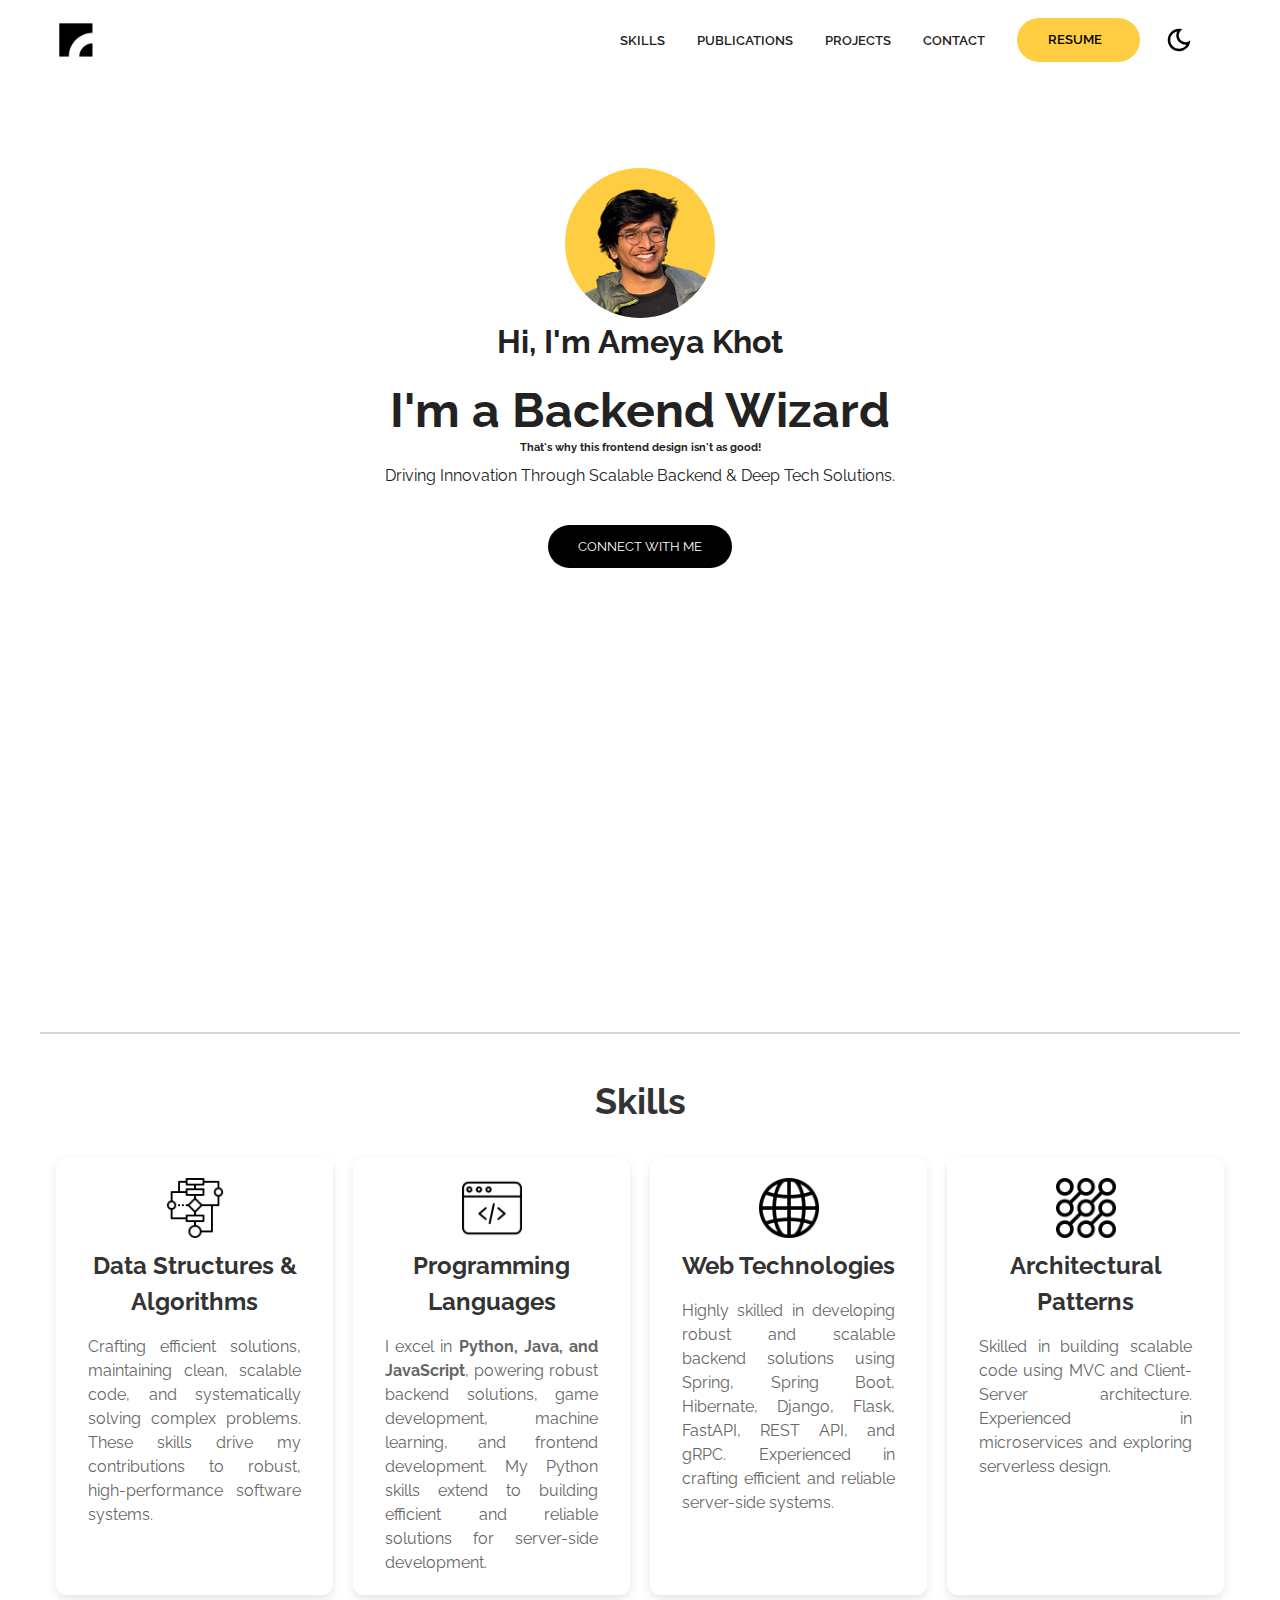
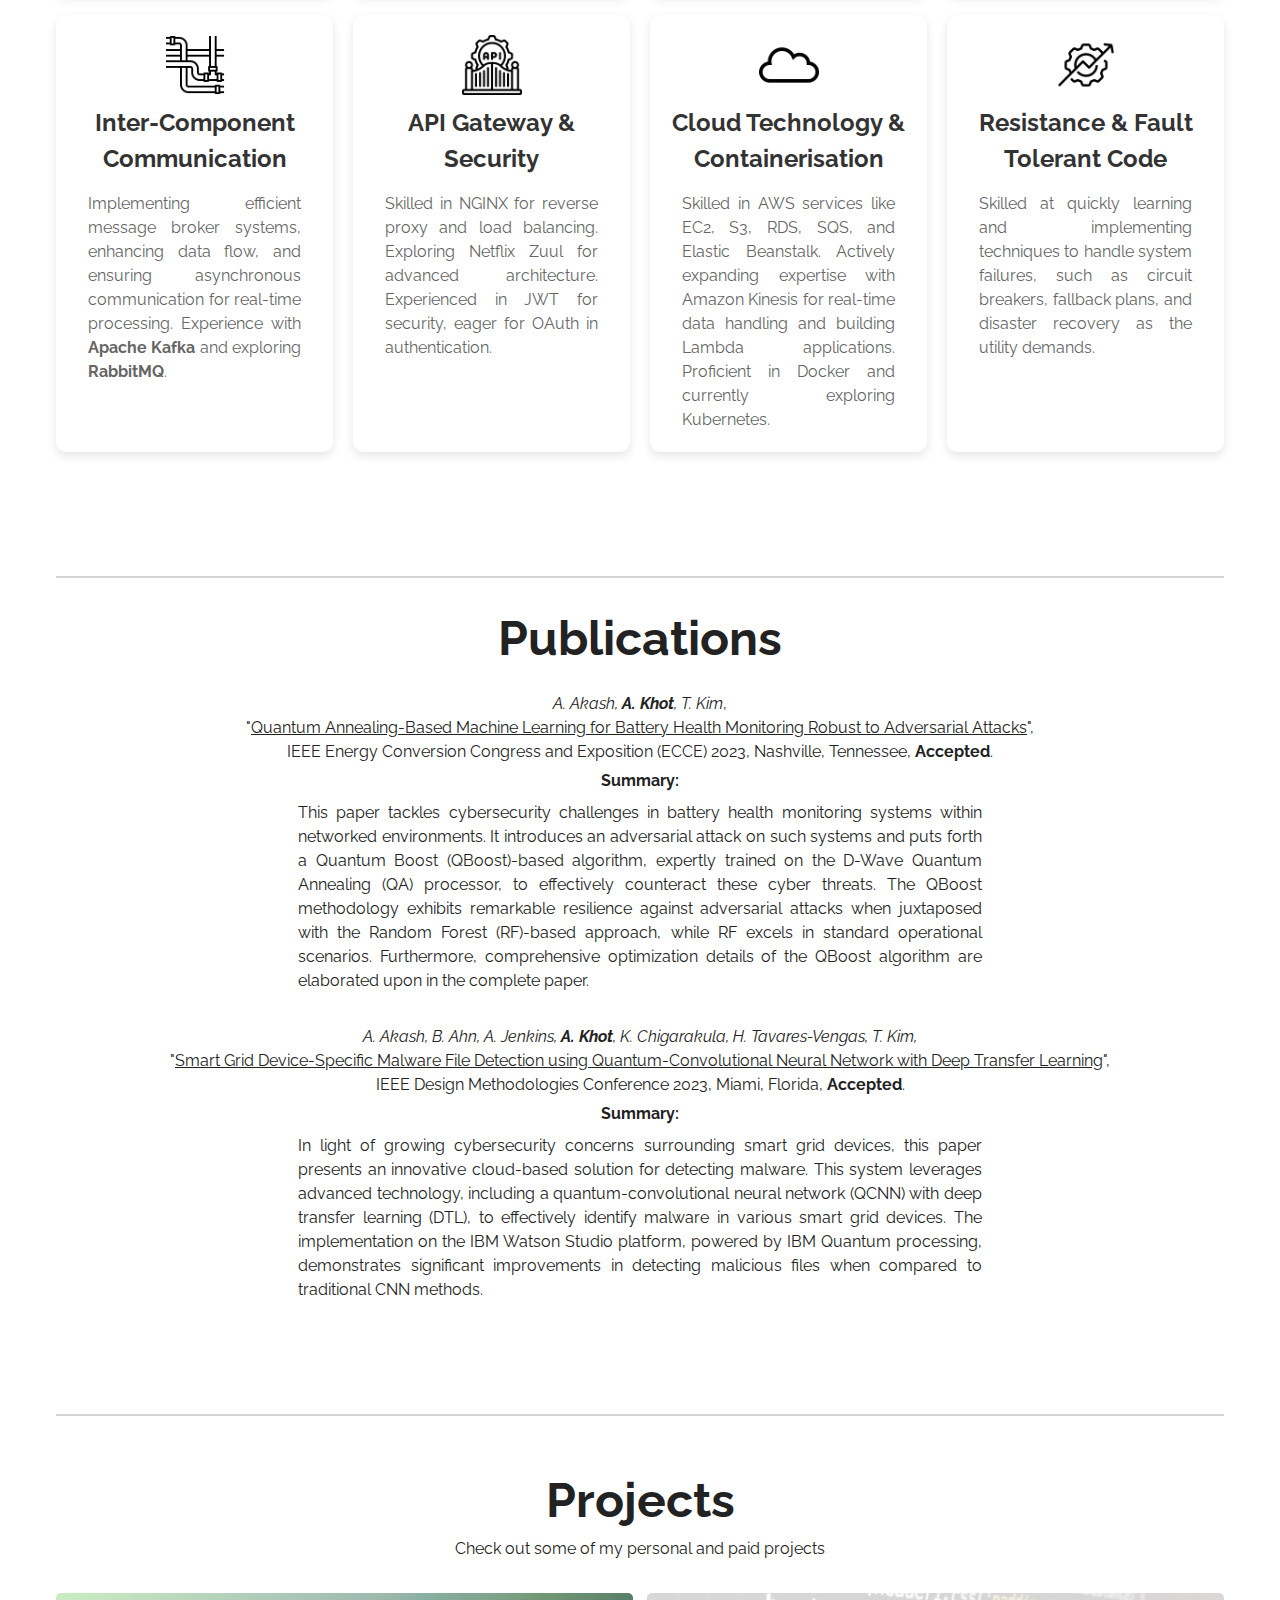
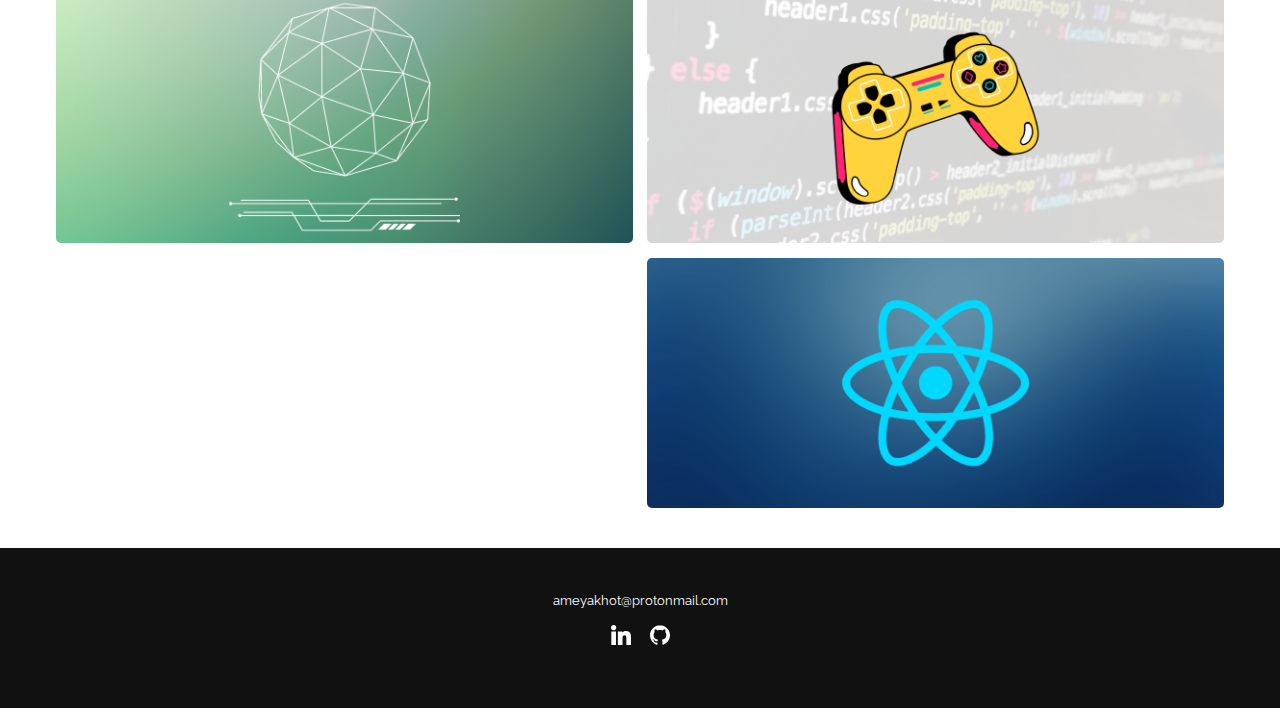
==== src/index.html @ ab9e337c "skill section add, about me removed, dark mode applied everywhere, mobile compatibility added." ====
this frontendDOCTYPE html>
<html lang="en">
  <head>
    <meta charset="UTF-8" />
    <meta http-equiv="X-UA-Compatible" content="IE=edge" />
    <meta name="viewport" content="width=device-width, initial-scale=1.0" />
    <!-- Primary Meta Tags -->
    <title>Ameya Khot</title>
    <meta name="title" content="Portfolio Website" />

    <!-- Link -->
    <link
      rel="apple-touch-icon"
      sizes="180x180"
      href="assets/favicon/apple-touch-icon.png"
    />
    <link
      rel="icon"
      type="image/png"
      sizes="16x16"
      href="/assets/favicon/favicon-16x16.png"
    />
    <link
      rel="icon"
      type="image/png"
      sizes="32x32"
      href="assets/favicon/favicon-32x32.png"
    />
    <link
      rel="icon"
      type="image/png"
      sizes="192x192"
      href="assets/favicon/android-chrome-192x192.png"
    />
    <link
      rel="icon"
      type="image/png"
      sizes="512x512"
      href="assets/favicon/android-chrome-512x512.png"
    />
    <link rel="icon" type="image/x-icon" href="assets/favicon/favicon.ico" />
    <link rel="manifest" href="assets/favicon/site.webmanifest" />
    <link
      rel="stylesheet"
      href="https://use.fontawesome.com/releases/v5.15.4/css/all.css"
      integrity="sha384-DyZ88mC6Up2uqS4h/KRgHuoeGwBcD4Ng9SiP4dIRy0EXTlnuz47vAwmeGwVChigm"
      crossorigin="anonymous"
    />
    <link rel="stylesheet" href="css/style.css" />
    <link rel="stylesheet" href="css/utilities.css" />
    <link rel="stylesheet" href="css/skills-styles.css" />
  </head>
  <body>
    <header id="hero">
        <!-- Navbar -->
        <nav class="navbar">
          <div class="container">
          <!-- Logo -->
          <h1 id="logo">
            <a href="#" 
              ><img src="./assets/logo.png" alt="Your Logo"
            /></a>
          </h1>
          <!-- Navbar links -->
          <ul class="nav-menu">
            <li><a class="nav-link" href="#skills">SKILLS</a></li>
            <li><a class="nav-link" href="#publications">PUBLICATIONS</a></li>
            <li><a class="nav-link" href="#projects">PROJECTS</a></li>
            <li><a class="nav-link" target="_blank" href="./contact.html">CONTACT</a></li>
            <li>
              <a
                class="nav-link btn btn-primary"
                href="./assets/ameyakhot.pdf"
                target="_blank"
                >RESUME <i class="fas fa-arrow-right"></i
              ></a>
            </li>

            <!-- Toggle switch -->
            <div class="theme-switch">
              <input type="checkbox" id="switch" />
              <label class="toggle-icons" for="switch">
                <img class="moon" src="assets/moon.svg" />
                <img class="sun" src="assets/sun.svg" />
              </label>
            </div>

            <!-- Hamburger menu -->
          </ul>
          <div class="hamburger">
            <span class="bar"></span>
            <span class="bar"></span>
            <span class="bar"></span>
          </div>
        </div>
      </nav>
      <section class="header-container">
            <img
              class="profile-image"
              src="assets/ameyakhot_profile_no_bg.png"
              alt=""
            />
            <h1>Hi, I'm Ameya Khot</h1>
  
            <div class="content-text">
              <h2>I'm a Backend Wizard</h2>
              <h6>That's why this frontend design isn't as good!</h6>
              <p>
                Driving Innovation Through Scalable Backend & Deep Tech Solutions.
              </p>
            </div>
            <a
              href="./contact.html"
              class="btn btn-secondary"
              target="_blank"
              >Connect With Me</a
            >
      </section>
    </header>
    
    <!-- skills section -->
      <section id="skills" class="skills-section container">
        <div class="new-division"></div>
        <div class="container">
          <h2 class="section-title">Skills</h2>
          <div class="skills-grid">

            <!-- DSA Card -->
            <div class="skill-card">
              <div class="skill-icon" >
                <img src="./assets/skills-icons/algorithm.png" style="width:60px; height: 60px;"/>
              </div>
              <h3 class="skill-title">Data Structures & Algorithms</h3>
              <div class="skill-description" style="text-align: justify; margin: 0 5%;">
                Crafting efficient solutions, maintaining clean, scalable code, and systematically solving complex problems. 
                These skills drive my contributions to robust, high-performance software systems.
              </div>
            </div>

            <!-- Programming Languages -->
            <div class="skill-card">
              <div class="skill-icon">
                <img src="./assets/skills-icons/pl.png" style="width:60px; height: 60px;"/>
              </div>
              <h3 class="skill-title">Programming Languages</h3>
              <div class="skill-description" style="text-align: justify; margin: 0 5%;">
                I excel in <strong>Python, Java, and JavaScript</strong>, powering robust backend solutions, game development, machine learning, and frontend development. 
                My Python skills extend to building efficient and reliable solutions for server-side development.
              </div>
            </div>

             <!-- Programming Languages -->
             <div class="skill-card">
              <div class="skill-icon">
                <img src="./assets/skills-icons/web.png" style="width:60px; height: 60px;"/>
              </div>
              <h3 class="skill-title">Web Technologies</h3>
              <div class="skill-description" style="text-align: justify; margin: 0 5%;">
                Highly skilled in developing robust and scalable backend solutions using Spring, Spring Boot, Hibernate, Django, Flask, FastAPI, REST API, and gRPC. 
                Experienced in crafting efficient and reliable server-side systems.
              </div>
            </div>

              <!-- Architectural Patterns -->
              <div class="skill-card">
                <div class="skill-icon" >
                  <img src="./assets/skills-icons/patterns.png" style="width:60px; height: 60px;"/>
                </div>
                <h3 class="skill-title">Architectural Patterns</h3>
                <div class="skill-description" style="text-align: justify; margin: 0 5%;">
                  Skilled in building scalable code using MVC and Client-Server architecture. Experienced in microservices and exploring serverless design.
                </div>
              </div>
  
              <!-- Communication between components -->
              <div class="skill-card">
                <div class="skill-icon">
                  <img src="./assets/skills-icons/pipeline.png" style="width:60px; height: 60px;"/>
                </div>
                <h3 class="skill-title">Inter-Component Communication</h3>
                <div class="skill-description" style="text-align: justify; margin: 0 5%;">
                  Implementing efficient message broker systems, enhancing data flow, and ensuring asynchronous communication for real-time processing. Experience with <strong>Apache Kafka</strong> and exploring <strong>RabbitMQ</strong>. 
                </div>
              </div>
  
                <!-- API Gateway -->
                <div class="skill-card">
                <div class="skill-icon">
                  <img src="./assets/skills-icons/gateway.png" style="width:60px; height: 60px;"/>
                </div>
                <h3 class="skill-title">API Gateway & Security</h3>
                <div class="skill-description" style="text-align: justify; margin: 0 5%;">
                  Skilled in NGINX for reverse proxy and load balancing. Exploring Netflix Zuul for advanced architecture. Experienced in JWT for security, eager for OAuth in authentication.
                </div>
              </div>

              <!-- Security -->
              <div class="skill-card">
                <div class="skill-icon">
                  <img src="./assets/skills-icons/cloud.png" style="width:60px; height: 60px;"/>
                </div>
                <h3 class="skill-title">Cloud Technology & Containerisation</h3>
                <div class="skill-description" style="text-align: justify; margin: 0 5%;">
                  Skilled in AWS services like EC2, S3, RDS, SQS, and Elastic Beanstalk. Actively expanding expertise with Amazon Kinesis for real-time data handling and building Lambda applications. Proficient in Docker and currently exploring Kubernetes.
                </div>
              </div>

              <!-- API Gateway -->
              <div class="skill-card">
                <div class="skill-icon">
                  <img src="./assets/skills-icons/performace.png" style="width:60px; height: 60px;"/>
                </div>
                <h3 class="skill-title">Resistance & Fault Tolerant Code</h3>
                <div class="skill-description" style="text-align: justify; margin: 0 5%;">
                  Skilled at quickly learning and implementing techniques to handle system failures, such as circuit breakers, fallback plans, and disaster recovery as the utility demands.
                </div>
              </div>
          </div>
        </div>
      </section>
      

      <!-- Publications -->
      <section id="publications" class="about-container container">
        <div class="new-division"></div>
        <div class="content-text">
          <h2>Publications</h2>
          <br/>
          <ul>
            <li>
              <i>A. Akash, <strong>A. Khot</strong>, T. Kim</i>, 
              <br/>
              "<u>Quantum Annealing-Based Machine Learning for Battery Health Monitoring Robust to Adversarial Attacks</u>", 
              <br/>
              IEEE Energy Conversion Congress and Exposition (ECCE) 2023, Nashville, Tennessee, <strong>Accepted</strong>.
              <section class="paper-summary">
                <h4 style="margin-top: 5px; ">Summary:</h4>
                <p style="text-align: justify;">
                  This paper tackles cybersecurity challenges in battery health monitoring systems within networked environments. It introduces an adversarial attack on such systems and puts forth a Quantum Boost (QBoost)-based algorithm, expertly trained on the D-Wave Quantum Annealing (QA) processor, to effectively counteract these cyber threats. The QBoost methodology exhibits remarkable resilience against adversarial attacks when juxtaposed with the Random Forest (RF)-based approach, while RF excels in standard operational scenarios. Furthermore, comprehensive optimization details of the QBoost algorithm are elaborated upon in the complete paper.
                </p>
              </section>
            </li>
          
            <br />
          
            <li>
              <i>A. Akash, B. Ahn, A. Jenkins, <strong>A. Khot</strong>, K. Chigarakula, H. Tavares-Vengas, T. Kim,</i> 
              <br/>"<u>Smart Grid Device-Specific Malware File Detection using Quantum-Convolutional Neural Network with Deep Transfer Learning</u>", 
              <br/>IEEE Design Methodologies Conference 2023, Miami, Florida, <strong>Accepted</strong>.
              <section class="paper-summary">
                <h4 style="margin-top: 5px; ">Summary:</h4>
                <p style="text-align: justify;">
                  In light of growing cybersecurity concerns surrounding smart grid devices, this paper presents an innovative cloud-based solution for detecting malware. This system leverages advanced technology, including a quantum-convolutional neural network (QCNN) with deep transfer learning (DTL), to effectively identify malware in various smart grid devices. The implementation on the IBM Watson Studio platform, powered by IBM Quantum processing, demonstrates significant improvements in detecting malicious files when compared to traditional CNN methods.
                </p>
              </section>
            </li>
          </ul>
          
        </div>
      </section>
      

    <!-- Projects -->
    <section id="projects" class="project-container container">
      <div class="new-division"></div>
      <div class="content-text">
        <h2>Projects</h2>
        <p>Check out some of my personal and paid projects</p>
      </div>

    <!-- Popup container initially hidden -->
      <div id="popup" style="display: none;"></div>

      <article class="project">
        <!-- Project 1 ML/DS-->
        <div href="" class="card" id="mlds-card" onclick="openPopup('Data Science, Machine Learning & Deep Learning', 'Discover a diverse world of data science and machine learning all in one place! From predicting bulldozer prices to advanced classification using CNNs, ANNs, and GANs, this folder offers hands-on experience in data-driven decision-making. Dive in now!', 'https://github.com/ameyakhot/DataScience-MachineLearning')">
          <div class="project-info">
            <div class="project-bio">
              <h3>Data Science, Machine Learning & Deep Learning</h3>
              <p>CNN, ANN, GANs, Data Science experiments</p>
            </div>
            <div class="project-link">
              <a href="https://github.com/ameyakhot/DataScience-MachineLearning" target="_blank"><i class="fab fa-github"></i></a>
            </div>
          </div>
        </div>
        
        <div href="" class="card" onclick="openPopup('Game Development', 'Embark on game development with this dynamic folder! From a thrilling 2D game in PyGame to other engaging projects, it\'s your gateway to game creation. Ideal for all skill levels, these projects offer a chance to boost your skills. Start your PyGame journey today!', 'https://github.com/ameyakhot/Space-Invaders-2D-Game')">
          <div class="project-info">
            <div class="project-bio">
              <h3>Game Development</h3>
              <p>PyGame</p>
            </div>
            <div class="project-link">
              <a href="https://github.com/ameyakhot/Space-Invaders-2D-Game" target="_blank"><i class="fab fa-github"></i></a>
            </div>
          </div>
        </div>
        
        <div href="" class="card" onclick="openPopup('Full Stack Applications', 'Discover a world of full-stack wizardry! Dive into projects spanning Python, Java, Node.js, React, and the robust databases MongoDB and PostgreSQL. These projects are a treasure trove for full-stack enthusiasts, offering hands-on experience with a rich stack of technologies. Unleash your full-stack potential today!', 'https://github.com/ameyakhot/full-stack')">
          <div class="project-info">
            <div class="project-bio">
              <h3>Full Stack Applications</h3>
              <p>Python, Java, Node.js, React, MongoDB, PostgresQL</p>
            </div>
            <div class="project-link">
              <a href="https://github.com/ameyakhot/full-stack" target="_blank"><i class="fab fa-github"></i></a>
            </div>
          </div>
        </div>
        
        <div href="" class="card" onclick="openPopup('React Projects', 'Step into React-land with these fun and quirky projects. Join me on my lighthearted journey as I tinker with React and learn along the way. Expect a few chuckles and code quirks!', 'https://github.com/ameyakhot/react-trials')">
          <div class="project-info">
            <div class="project-bio">
              <h3>React Projects</h3>
              <p>Javascipt Frontend Trials</p>
            </div>
            <div class="project-link">
              <a href="https://github.com/ameyakhot/react-trials" target="_blank"><i class="fab fa-github"></i></a>
            </div>
          </div>
        </div>
      </article>

      

      <!-- see more button -->
      <!-- <a href="#" class="btn btn-secondary"
        target="_blank" >See More <i class="fas fa-arrow-right"></i
      ></a> -->
    </section>

    <!-- Footer -->
    <footer id="footer">
      <div class="container">
        <div class="mail-container">  
          <a href="mailto:ameyakhot@protonmail.com">ameyakhot@protonmail.com</a>
        </div>
        <!-- Social links -->
        <div class="social">
          <a href="https://www.linkedin.com/in/ameyakhot/" target="_blank">
            <img src="./assets/linkedin-icon.svg" alt="Linkedin"/>
          </a>
          <a href="https://github.com/ameyakhot" target="_blank"><img src="./assets/github-icon.svg" alt="GitHub" /></a>
        </div>

        <!-- Attribution -->
        <div class="attribution">
          <a
            href="https://github.com/CommunityPro/portfolio-html"
            target="_blank"
            rel="noopener noreferrer"
          >
          </a>
        </div>
        <!-- <p>Copyright &copy; Communitypro <span id="datee"></span>, All rights reserved</p> -->
      </div>
    </footer>
    <script src="js/script.js"></script>
  </body>
</html>
---- src/css/style.css ----
/* This is the required project styling. Will contain essential CSS styles like:
   * Flex property
   * Grid layout
   * Cards and sections
*/

@import url(https://fonts.googleapis.com/css?family=Raleway:100,200,300,regular,500,600,700,800,900,100italic,200italic,300italic,italic,500italic,600italic,700italic,800italic,900italic);

/* variables */
:root {
  /* Colors */
  --primary-color: #ffcd42;
  --secondary-color: #ffd35c;
  --bg-primary: #ffffff;
  --text-color: #222222;
  --text-color-two: #ffffff;
  --bg-secondary: #000000;
  --card-background: #f4f4f4;
  --bg-secondary-two: #111111;

  --shadow: 0 10px 40px rgba(0, 0, 0, 0.2);

  /* Font Weight */
  --weight-small: 400;
  --weight-semibold: 600;
  --weight-bold: 800;

  /* Max width */
  --width-small: 600px;
  --width-medium: 1100px;
  --width-large: 1300px;
}

[data-theme="dark"] {
  --primary-color: #ffcd42;
  --secondary-color: #ffd35c;
  --bg-primary: #000000;
  --text-color: #ffffff;
  --text-color-two: #222222;
  --bg-secondary: #ffffff;
  --card-background: #111111;
  --bg-secondary-two: #f4f4f4;
  --shadow: 0 2px 10px rgba(95, 95, 95, 0.2);
}

html {
  font-size: 100%;
  scroll-behavior: smooth;
}

/* Reset default styling */
* {
  margin: 0;
  padding: 0;
  box-sizing: border-box;
}

ul {
  list-style: none;
}

a {
  text-decoration: none;
  color: var(--text-color);
}

/* Main styling */
body {
  background: var(--bg-primary);
  color: var(--text-color);
  font-family: "Raleway", sans-serif;
  line-height: 1.5;
}

/* Navbar */
.navbar {
  position: fixed;
  top: 0;
  left: 0;
  right: 0;
  z-index: 20;
  background: var(--bg-primary);
}

.navbar .container {
  display: flex;
  align-items: center;
  justify-content: space-between;
  z-index: 20;
  height: 80px;
  width: 100%;
}

.navbar .nav-menu {
  display: flex;
  align-items: center;
  background: var(--bg-primary);
}

.navbar .nav-link {
  margin: 0 1rem;
  font-size: 0.8rem;
  font-weight: var(--weight-semibold);
}

.navbar #logo img {
  display: block;
  width: 40px;
}

.navbar .btn {
  margin-right: 1.5rem;
}

.fas.fa-arrow-right {
  margin-left: 0.5rem;
  font-size: 0.9rem;
}

/* hamburger */
.hamburger {
  margin-bottom: 0.1rem;
  display: none;
}

.bar {
  display: block;
  width: 23px;
  height: 3px;
  margin: 4px auto;
  transition: all 0.3s ease-in-out;
  border-radius: 30px;
  background-color: var(--bg-secondary);
}

/* Hero section */
#hero {
  display: flex;
  flex-direction: column;
  height: 100%;
}

.profile-image {
  background-color: #ffcd42;
  width: 150px;
  border-radius: 50%;
  animation: bounce 1s infinite alternate;
}

@keyframes bounce {
  from {
    transform: translateY(0px);
  }

  to {
    transform: translateY(-10px);
  }
}

.division {
  width: 100%;
  height: 0.1px;
  background-color: var(--card-background);
  margin: 5.5rem 0;
}

.new-division {
  width: 100%;
  height: 2px; /* Adjust the height for the desired separator thickness */
  background-color: lightgray; /* Use the desired light gray color */
  margin: 3rem 0 2rem 0; /* Top margin 5.5rem, Bottom margin 1rem, No left or right margin */
}


/* Projects */
#projects {
  display: flex;
  flex-direction: column;
  margin: 1rem auto 2rem;
}

#projects .btn {
  align-self: center;
  margin: 2rem 0;
}

.project {
  display: grid;
  grid-template-columns: repeat(2, 1fr);
  grid-auto-rows: minmax(250px, auto);
  grid-gap: 0.9rem;
}


.card .project-bio p {
  font-size: 0.83rem;
}

.card .project-bio h3 {
  font-size: 0.9rem;
}

.project-info {
  display: flex;
  justify-content: space-between;
  opacity: 0;
  position: relative;
  transition: 0.5s ease-in-out;
}

.project-bio {
  display: flex;
  flex-direction: column;
  justify-content: flex-end;
  position: relative;
  top: 160px;
  left: 10px;
}

/* Footer */
#footer {
  background: #111111;
}

#footer .container {
  display: flex;
  flex-direction: column;
  align-items: center;
  justify-content: center;
  color: #ffffff;
  min-height: 160px;
  text-align: center;
}

#footer a {
  font-size: 0.8rem;
  color: #fff;
}

#footer a:hover {
  opacity: 0.6;
}

#footer .social {
  margin: 0.9rem 0;
}

#footer .social img {
  width: 20px;
  height: 20px;
}

#footer .social a {
  margin: 0 0.5rem;
}

#footer p {
  font-size: 0.8rem;
}

/* Responsiveness */

@media (max-width: 1000px) {
  .project {
    display: grid;
    grid-template-columns: repeat(2, 1fr);
  }
}

@media (max-width: 768px) {
}

@media (max-width: 670px) {
  .navbar .nav-menu {
    position: fixed;
    right: -100vw;
    top: 4.5rem;
    flex-direction: column;
    width: calc(80% - 10px);
    transition: 0.3s;
    box-shadow: var(--shadow);
    padding: 2rem;
    border-radius: 5px;
    align-items: flex-start;
  }

  .navbar .btn {
    margin: 0;
    margin-top: 1rem;
  }

  .nav-menu.active {
    right: 20px;
  }

  .nav-menu .nav-link {
    font-size: 0.9rem;
    margin: 0 0.2rem;
  }

  .nav-menu li {
    margin-bottom: 0.5rem;
    width: 100%;
  }

  .nav-menu .btn {
    width: 100%;
    text-align: center;
    margin-top: 0.5rem;
  }

  .hamburger {
    display: block;
    cursor: pointer;
    padding: 0.2rem 0.4rem;
  }

  .hamburger.active {
    border: 1px dotted gray;
  }

  .hamburger.active .bar:nth-child(2) {
    opacity: 0;
  }

  .hamburger.active .bar:nth-child(1) {
    transform: translateY(6px) rotate(45deg);
  }

  .hamburger.active .bar:nth-child(3) {
    transform: translateY(-8px) rotate(-45deg);
  }
}



@media (max-width: 600px) {
  .project {
    display: grid;
    grid-template-columns: 1fr;
  }

  .header-container .btn {
    border-radius: 5px;
    width: 80%;
  }
}

/* About me section */

.about-me-container {
  text-align: justify; /* Justify the text */
  max-width: 800px; /* Set a maximum width for better readability */
  margin: 0 auto; /* Center the container horizontally */
  padding: 20px; /* Add some padding for spacing */
}

/* Style for individual paragraphs */
.about-me-container p {
  margin-bottom: 15px; /* Add spacing between paragraphs */
}

/* Popup card trials */
/* Style for the semi-transparent background */


/* Style for the card container */
.popup-card {
  background-color: #fff;
  max-width: 400px; /* Adjust the width as per your preference */
  border-radius: 10px;
  box-shadow: 0px 0px 10px rgba(0, 0, 0, 0.2);
  padding: 20px;
  text-align: center;
  margin: 20px; /* Add margin to create space around the card */
}

/* Style for the card title */
.popup-card h2 {
  font-size: 24px;
  color: #333;
  margin-bottom: 10px;
}

/* Style for the card description */
.popup-card p {
  font-size: 16px;
  color: #666;
  margin-bottom: 20px;
}

/* Style for the GitHub link */
.popup-card a {
  display: inline-block;
  text-decoration: none;
  background-color: #007bff;
  color: #fff;
  padding: 10px 20px;
  border-radius: 5px;
  font-weight: bold;
  transition: background-color 0.3s ease;
}

.popup-card a:hover {
  background-color: #0056b3;
}

/* Style for the closing icon */
.popup-close-icon {
  position: absolute;
  top: 10px;
  right: 10px;
  font-size: 24px;
  color: #333;
  cursor: pointer;
}

.popup-blur {
  position: fixed;
  top: 0;
  left: 0;
  width: 100%;
  height: 100%;
  background-color: rgba(0, 0, 0, 0.3); /* Semi-transparent black background */
  backdrop-filter: blur(5px); 
  z-index: 998; /* Ensure it's below the popup */
  pointer-events: auto; /* Allow clicking on the background */
}



/* Additional styles for responsiveness on small screens */
@media (max-width: 768px) {
  .popup-card {
    max-width: 95%;
  }

  .card {
    max-width: 90%; /* Adjusted size for mobile screens */
    margin: 20px auto; /* Center the card horizontally with top and bottom margin */
  }


  #project-summary {
    font-size: 12px !important; /* Change this to your desired font size */
  }
}
---- src/css/utilities.css ----
/* ?This is where reusable styling of this template will be. 
   !Will contain things like:
   * Button styling
   * Background color styling
   * padding and margin
*/

.container {
  max-width: var(--width-medium);
  margin: 0 auto;
  padding: 0.5rem 1rem;
}

h1::selection,
h2::selection {
  color: #111;
  background: var(--primary-color);
}

/* Buttons */
.btn {
  display: inline-block;
  padding: 0.75rem 1.9rem;
  border-radius: 30px;
  text-transform: uppercase;
  font-size: 0.82rem;
  transition: 0.3s;
}

.btn-primary {
  background: var(--primary-color);
  color: #000000;
}

.btn-secondary {
  margin: 5px 0;
  background-color: var(--bg-secondary);
  color: var(--bg-primary);
}

/* add hover to resume button */
.btn-primary:hover {
  background: var(--secondary-color);
}

/* Dark mode toggle */
#switch {
  display: none;
}

.toggle-icons {
  display: flex;
  justify-content: space-between;
  align-items: center;
  cursor: pointer;
}

.toggle-icons > img {
  transition: 0.6s cubic-bezier(0.23, 1, 0.32, 1);
  width: 30px;
}

.moon {
  transform: rotate(10deg);
}

#switch:checked + .toggle-icons .moon {
  transform: rotate(250deg);
}

#switch:checked + .toggle-icons .sun {
  transform: rotate(100deg);
}

/* Header Container */
.header-container {
  display: flex;
  flex-direction: column;
  align-items: center;
  justify-content: center;
  margin-top: 8rem;
  padding: 1rem;
}

.header-container > div {
  margin-top: 1rem;
}

.content-text {
  text-align: center;
  margin: 1.5rem 0;
}

.content-text h2 {
  font-size: 3rem;
  line-height: 1.2;
  transition: 0.2s ease-in-out;
}

.content-text p {
  padding: 0.5rem;
  margin: 0 auto;
  max-width: 700px;
}

/* Project cards */
.card {
  padding: 1rem;
  background: var(--card-background);
  color: #ffffff;
  border-radius: 5px;
  transition: 0.4s ease-in-out;
  cursor: pointer;
}

.card a {
  color: #ffffff;
  transition: 0.25s ease-in-out;
  font-size: 1.1rem;
  margin-right: 0.3rem;
}

.card a:hover {
  color: var(--primary-color);
}

.card:hover {
  box-shadow: inset 0 100px 1000px 10px rgba(0, 0, 0, 0.3);
}

.card:hover .project-info {
  opacity: 1;
}



.popup-card-summary {
  background-color: whitesmoke; 
  height: auto; 
  width: 400px; 
  position: relative; 
  border: 1px solid #ccc; 
  padding: 20px; 
  border-radius: 10px;
}

.github-button-popup {
  position: absolute; 
  top: 10px; 
  right: 10px; 
  background-color: 
  transparent; 
  border: none; 
  font-size: 18px; 
  cursor: pointer; 
}

[data-theme="dark"] .popup-card-summary {
  background-color: black ;
}

[data-theme="dark"] .popup-card-summary h3,
[data-theme="dark"] .popup-card-summary p
{
  color: white !important;
}

[data-theme="dark"] .popup-card-summary a {
  border: 0.5px solid white;
  background-color: white !important;
}

[data-theme="dark"] .popup-card-summary a i {
  filter: invert(1);
}




/* Project Images */

/* project 1 */
.card:nth-child(1) {
  background: url(../assets/project/project-one.png) center center/cover;
}

/* Project 2 */
.card:nth-child(2) {
  background: url(../assets/project/project-two.png) center center/cover;
}

/* Project 3 */
.card:nth-child(3) {
  background: url(../assets/project/project-three.png) center center/cover;
}

/* Project 4 */
.card:nth-child(4) {
  background: url(../assets/project/project-four.png) center center/cover;
}

/* Project 5 */
.card:nth-child(5) {
  background: url(../assets/project/project-five.png) center center/cover;
}

/* Project 6 */
.card:nth-child(6) {
  background: url(../assets/project/project-six.png) center center/cover;
}

/* Media Queries */
@media (max-width: 768px) {
  .header-container {
    margin-top: 7rem;
    text-align: center;
  }

  .content-text h2 {
    font-size: 2.5rem;
  }
}
---- src/css/skills-styles.css ----
/* Skills Section Styles */
.skills-section {
    background-color: white;
    padding: 60px 0;
    text-align: center;
}

[data-theme="dark"] .skills-section {
    background-color: black; /* Change background color for dark mode */
    color: #fff; /* Change text color for dark mode */
}

[data-theme="dark"] .skill-title, 
[data-theme="dark"] .section-title {
    color: white;
}

[data-theme="dark"] .skill-card {
    background-color: black;
    border: 0.5px solid white;
}

[data-theme="dark"] .skill-description {
    color: white;
}

[data-theme="dark"] .skill-icon {
    filter: invert(1);
}

.container {
    max-width: 1200px;
    margin: 0 auto;
}

.section-title {
    font-size: 36px;
    margin-bottom: 30px;
    color: #333;
}

.skills-grid {
    display: grid;
    grid-template-columns: repeat(auto-fit, minmax(250px, 1fr));
    gap: 20px;
    justify-content: space-between; /* Center items and distribute space */
}

.skill-card {
    background-color: #fff;
    border-radius: 10px;
    box-shadow: 0px 4px 10px rgba(0, 0, 0, 0.1);
    padding: 20px;
    text-align: center;
}

.skill-icon {
    font-size: 48px;
    color: #007bff; /* Icon color */
}

.skill-title {
    font-size: 24px;
    margin-top: 10px;
    margin-bottom: 15px;
    color: #333;
}

.skill-description {
    font-size: 16px;
    color: #666;
    text-align: justify; /* Justify the description text */
    margin: 0 5%; /* Add margins for better readability */
}
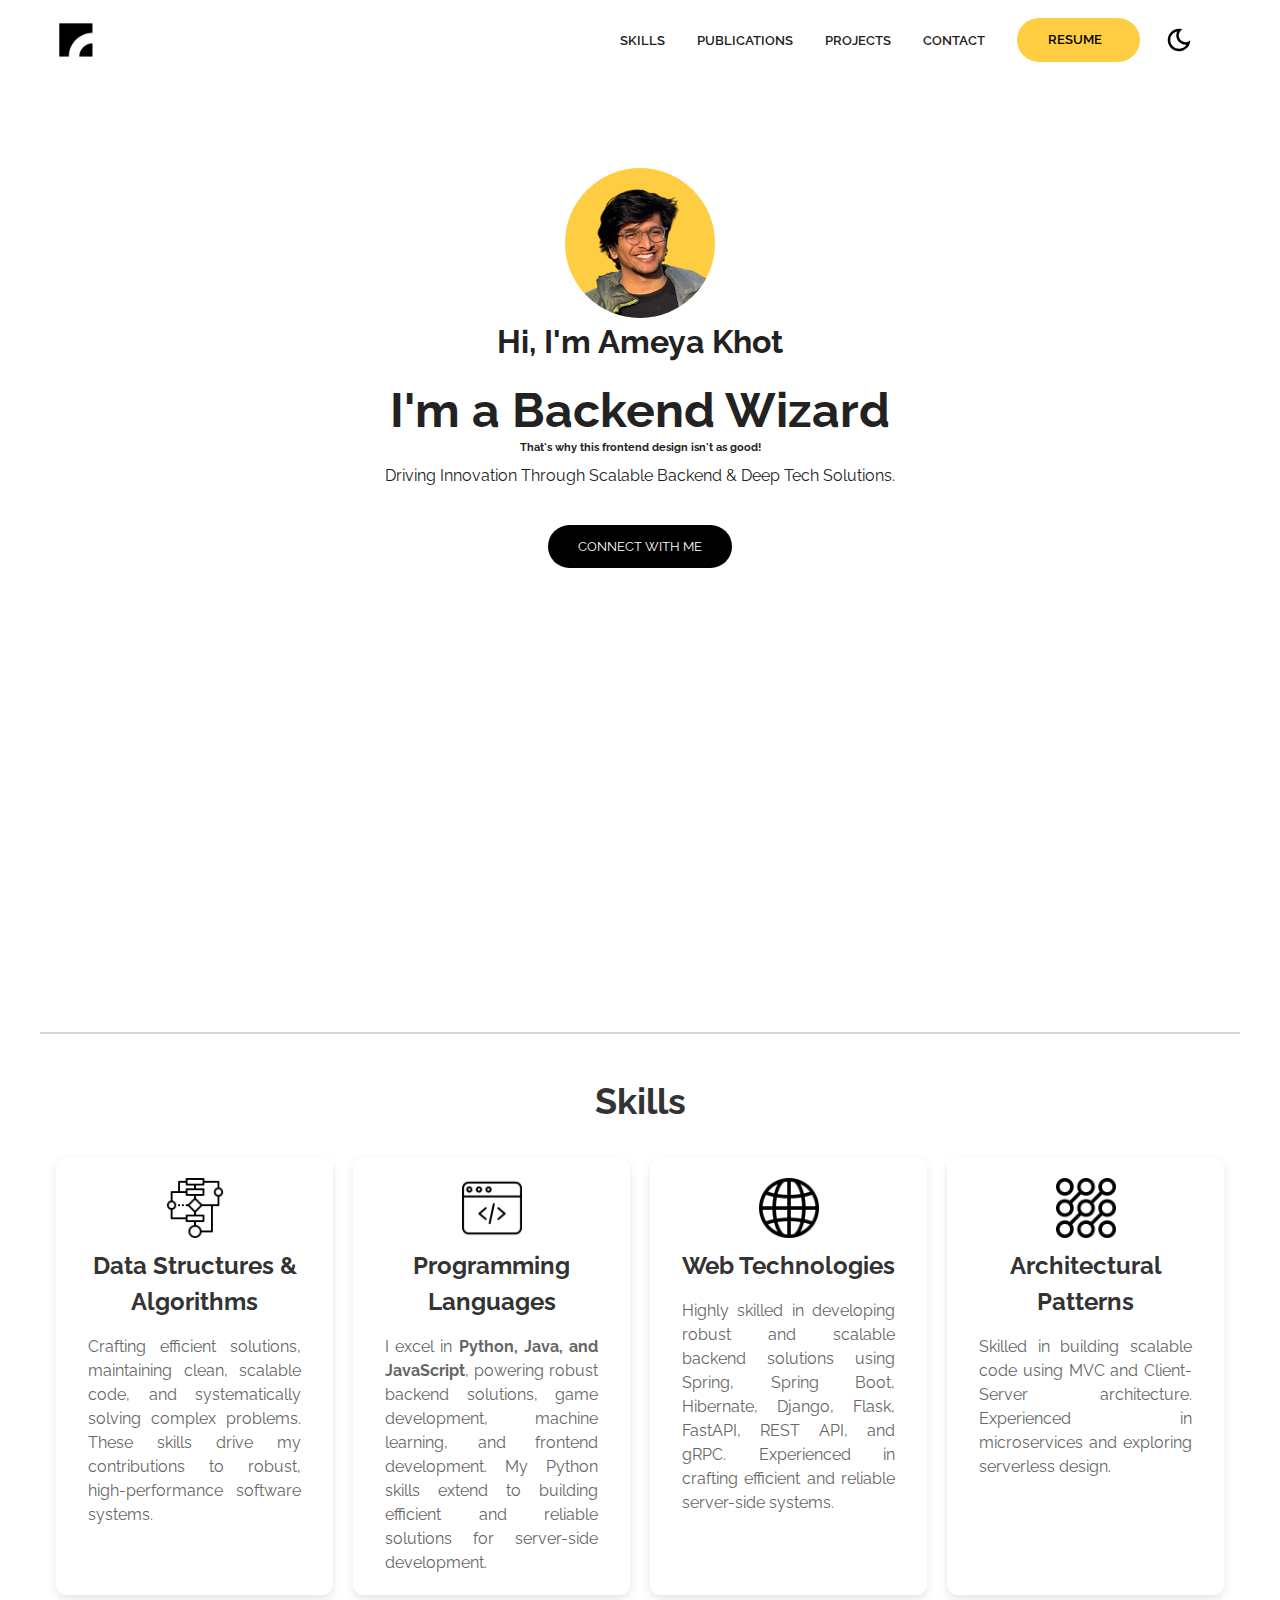
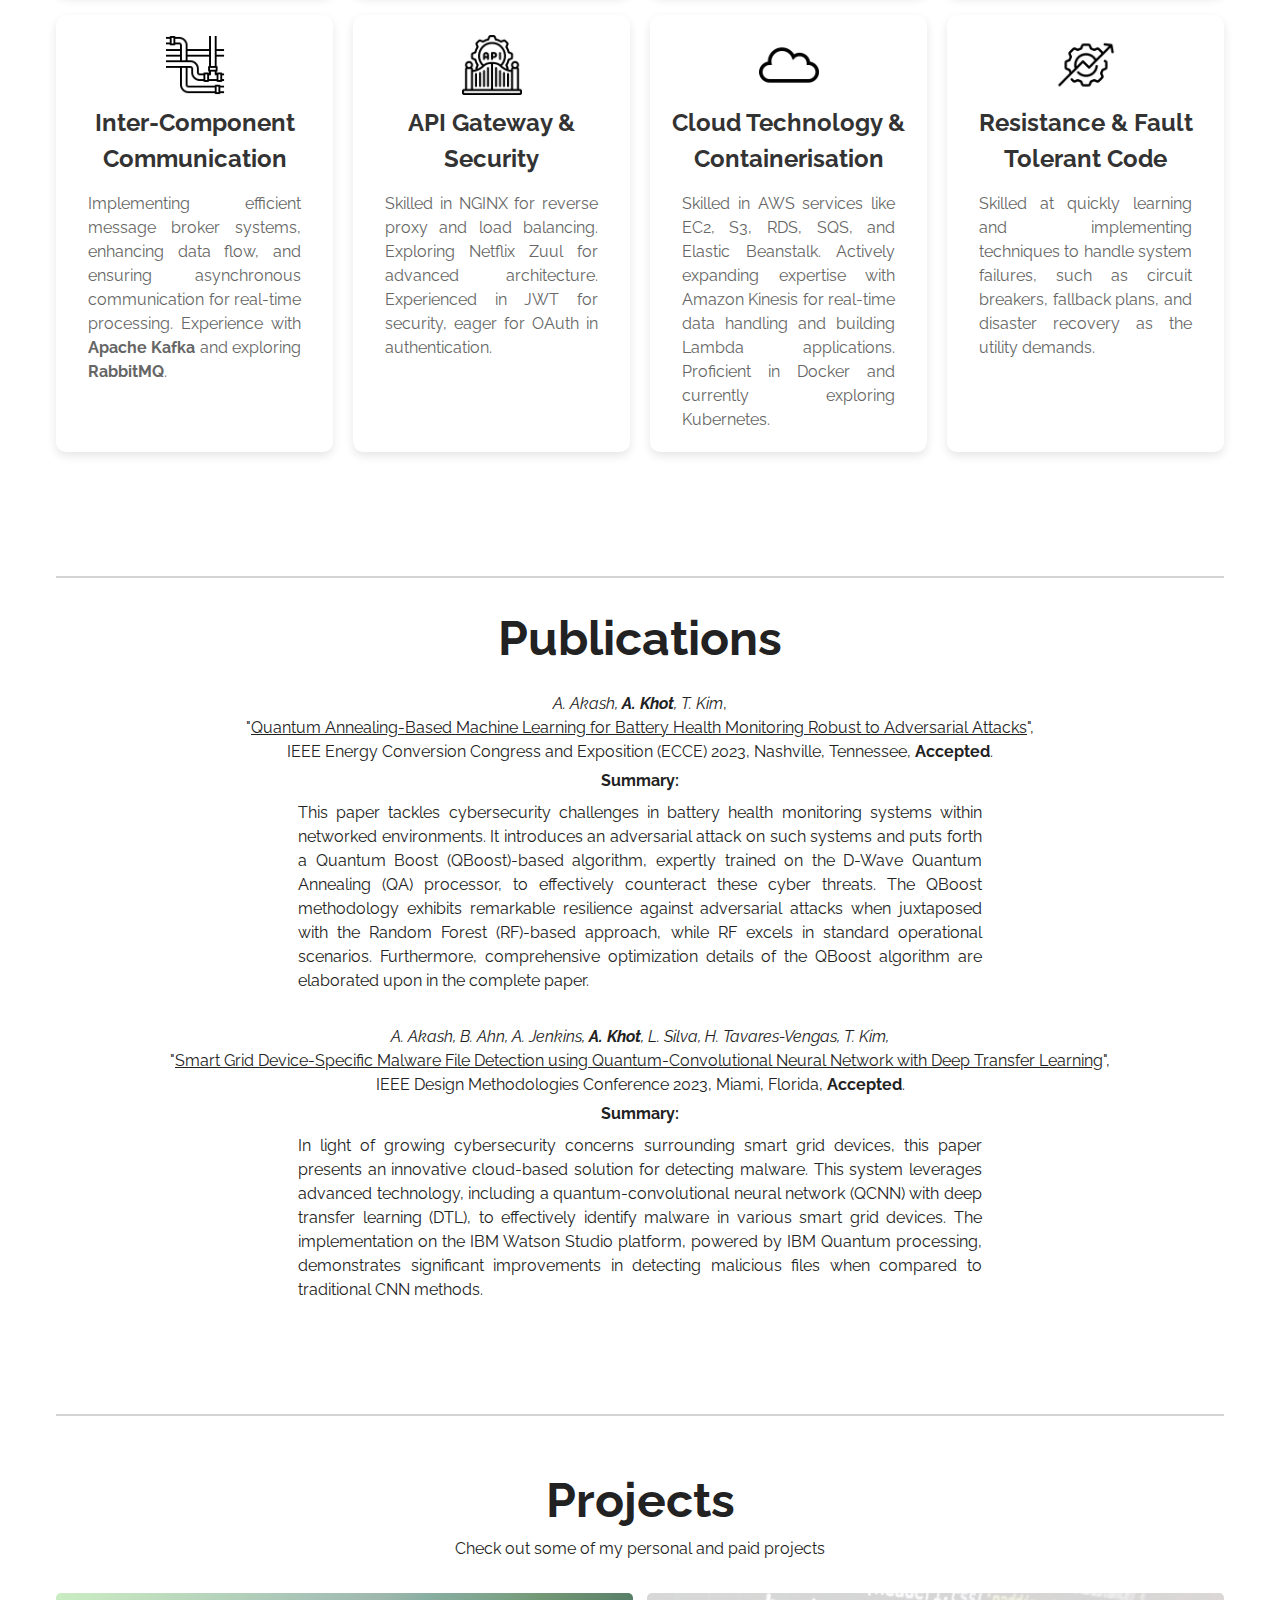
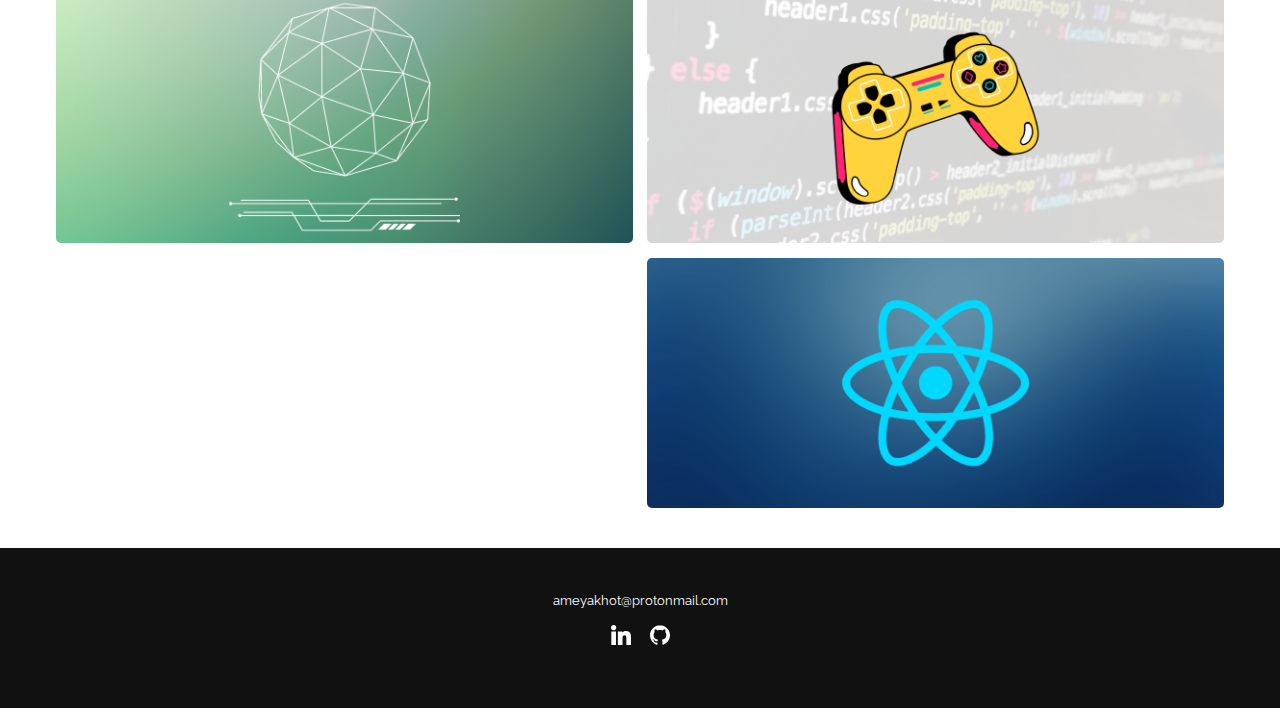
==== commit 0fa39a51: "popup fixed. Mobile compatible made." ====
--- a/src/index.html
+++ b/src/index.html
@@ -244,7 +244,7 @@
             <br />
           
             <li>
-              <i>A. Akash, B. Ahn, A. Jenkins, <strong>A. Khot</strong>, K. Chigarakula, H. Tavares-Vengas, T. Kim,</i> 
+              <i>A. Akash, B. Ahn, A. Jenkins, <strong>A. Khot</strong>, L. Silva, H. Tavares-Vengas, T. Kim,</i> 
               <br/>"<u>Smart Grid Device-Specific Malware File Detection using Quantum-Convolutional Neural Network with Deep Transfer Learning</u>", 
               <br/>IEEE Design Methodologies Conference 2023, Miami, Florida, <strong>Accepted</strong>.
               <section class="paper-summary">
--- a/src/css/utilities.css
+++ b/src/css/utilities.css
@@ -136,8 +136,8 @@
 
 .popup-card-summary {
   background-color: whitesmoke; 
-  height: auto; 
-  width: 400px; 
+  height: auto;  
+  width: 50vh;
   position: relative; 
   border: 1px solid #ccc; 
   padding: 20px; 
@@ -167,15 +167,7 @@
 
 [data-theme="dark"] .popup-card-summary a {
   border: 0.5px solid white;
-  background-color: white !important;
-}
-
-[data-theme="dark"] .popup-card-summary a i {
-  filter: invert(1);
-}
-
-
-
+}
 
 /* Project Images */
 
@@ -219,4 +211,8 @@
   .content-text h2 {
     font-size: 2.5rem;
   }
-}
+
+  .popup-card-summary {
+    width: 35vh;
+  }
+}
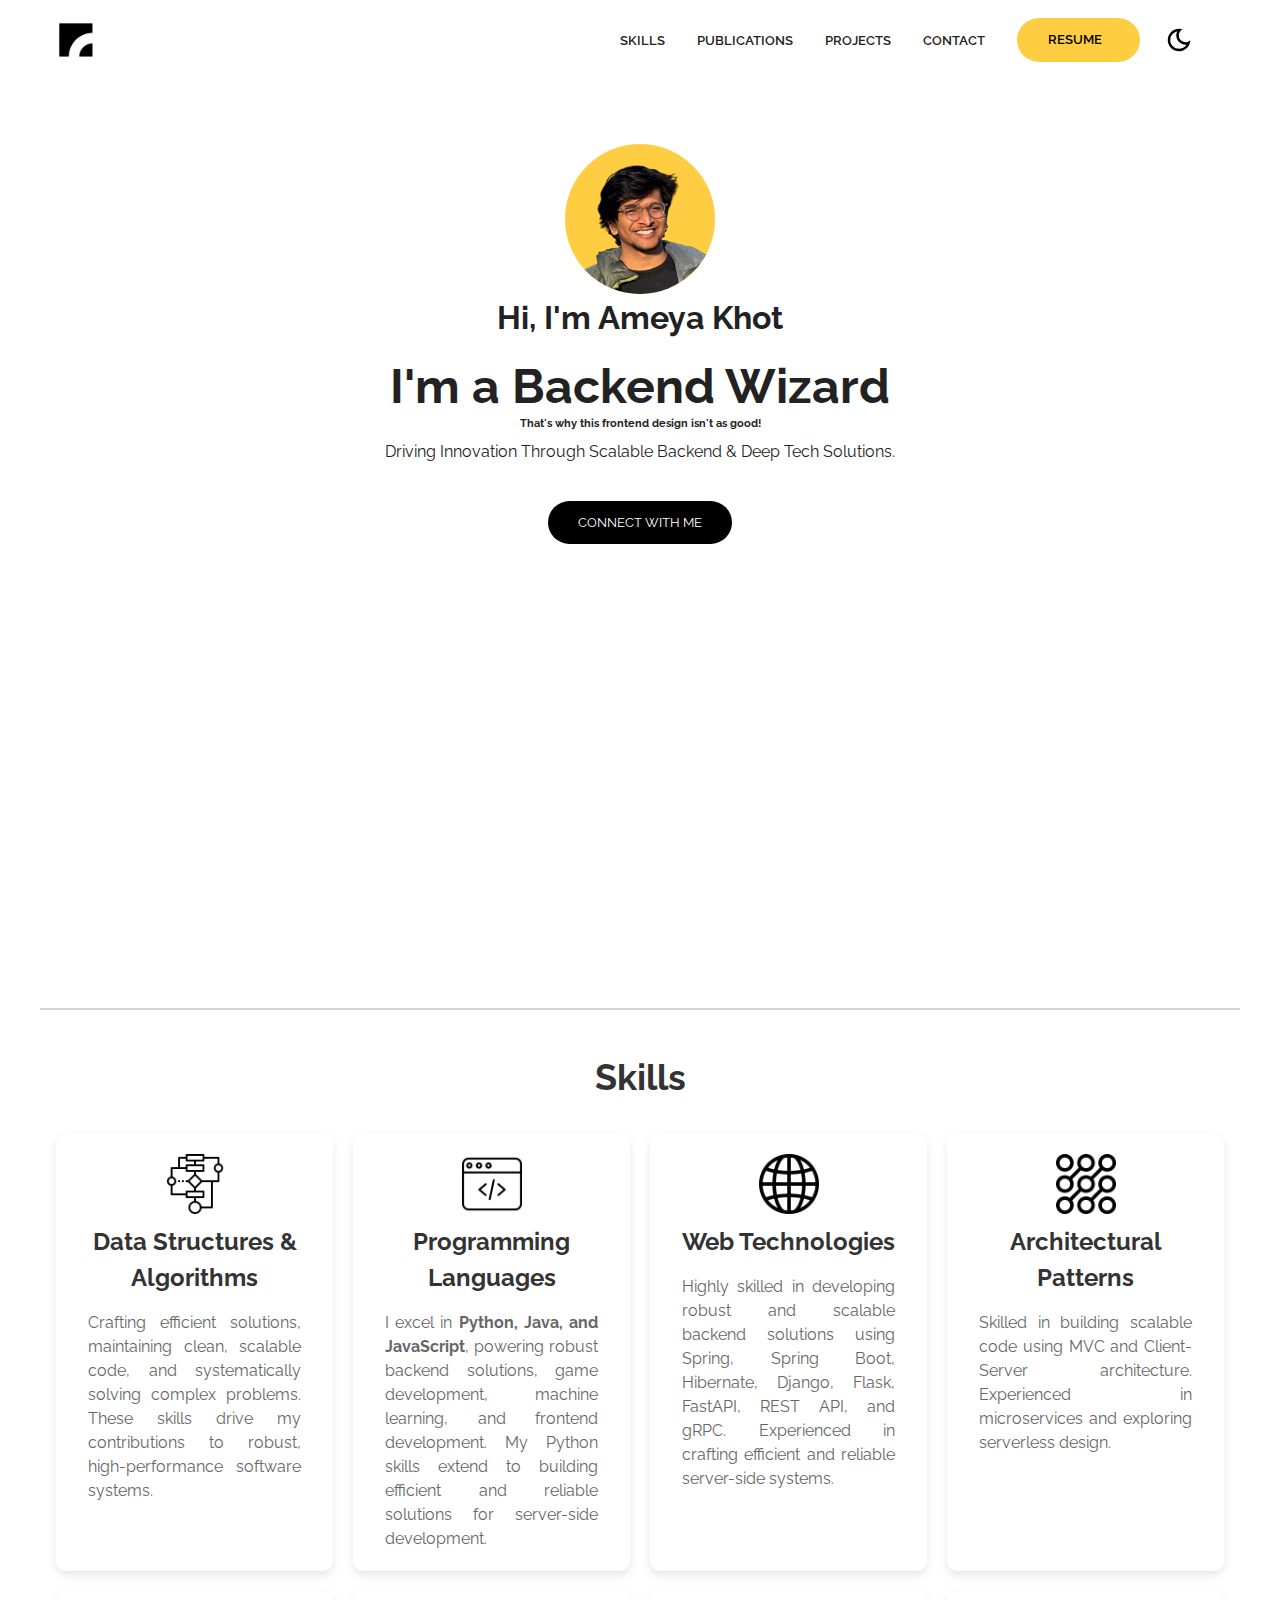
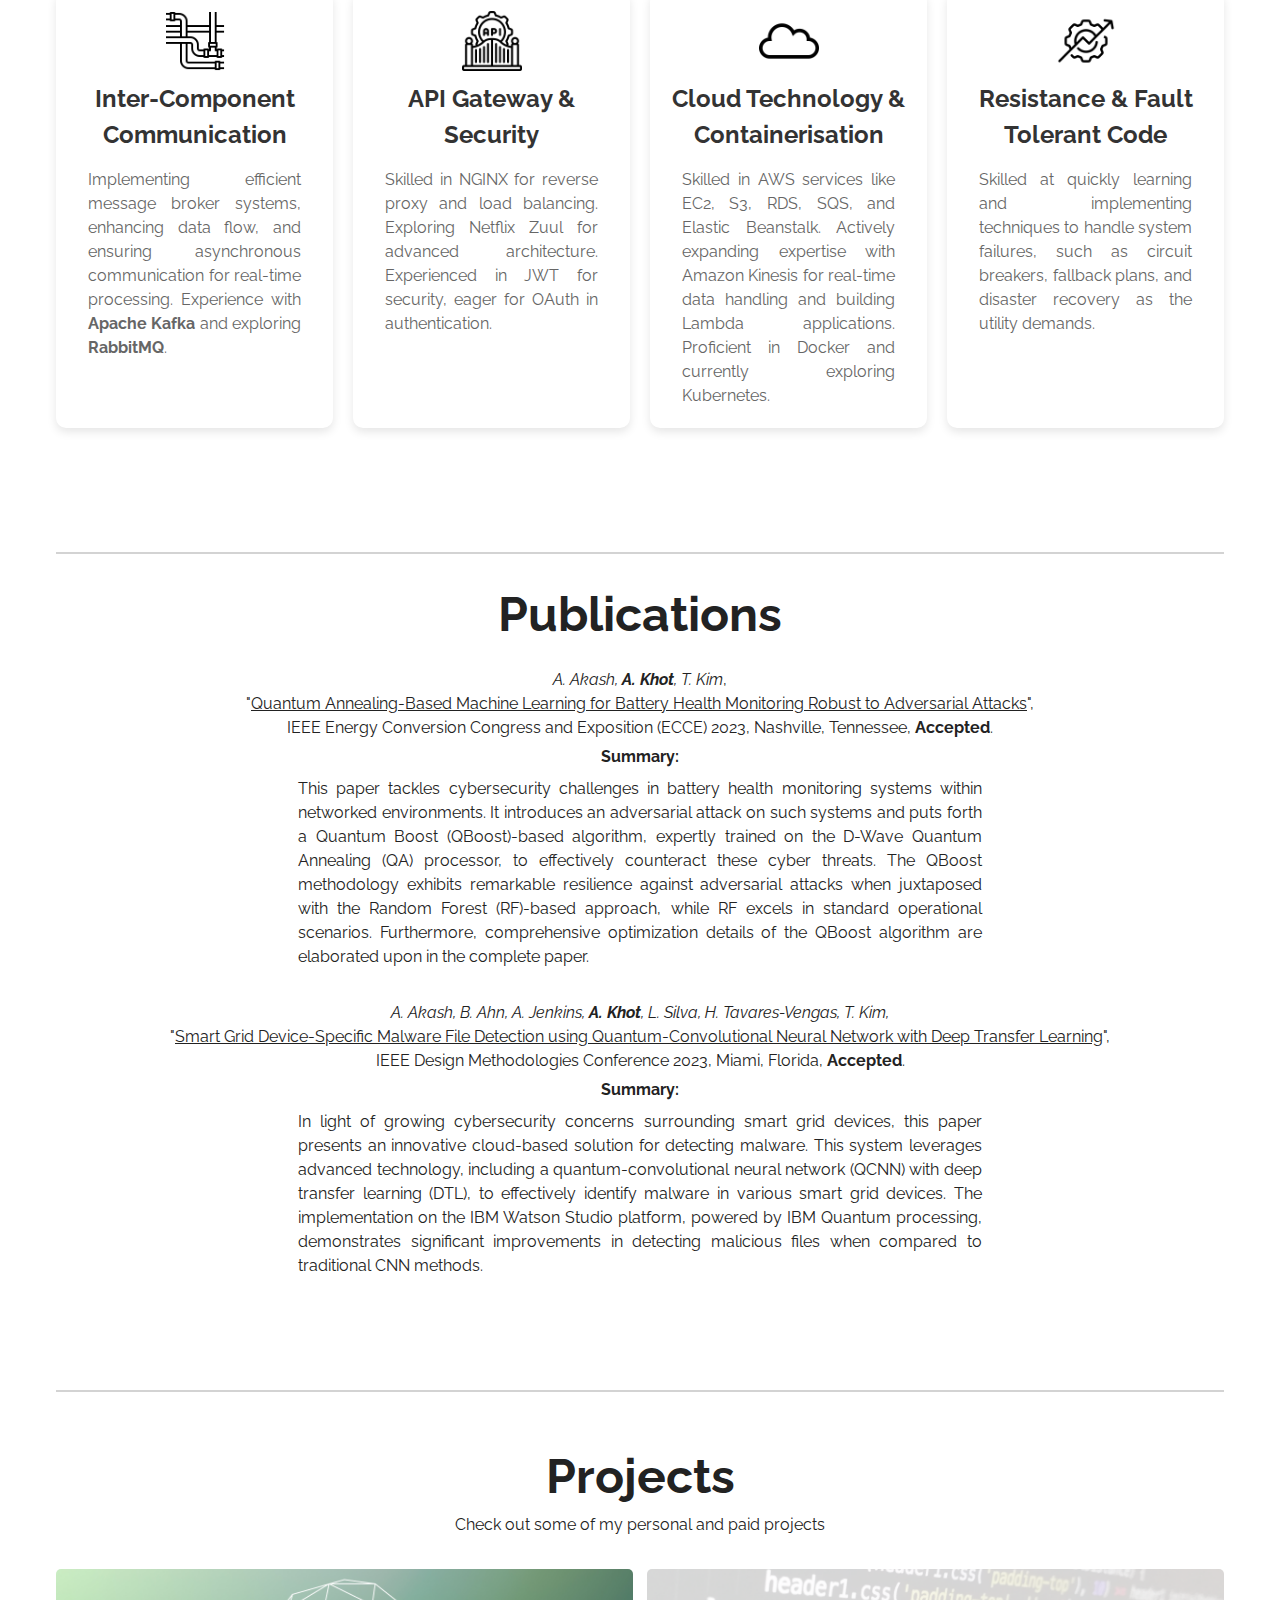
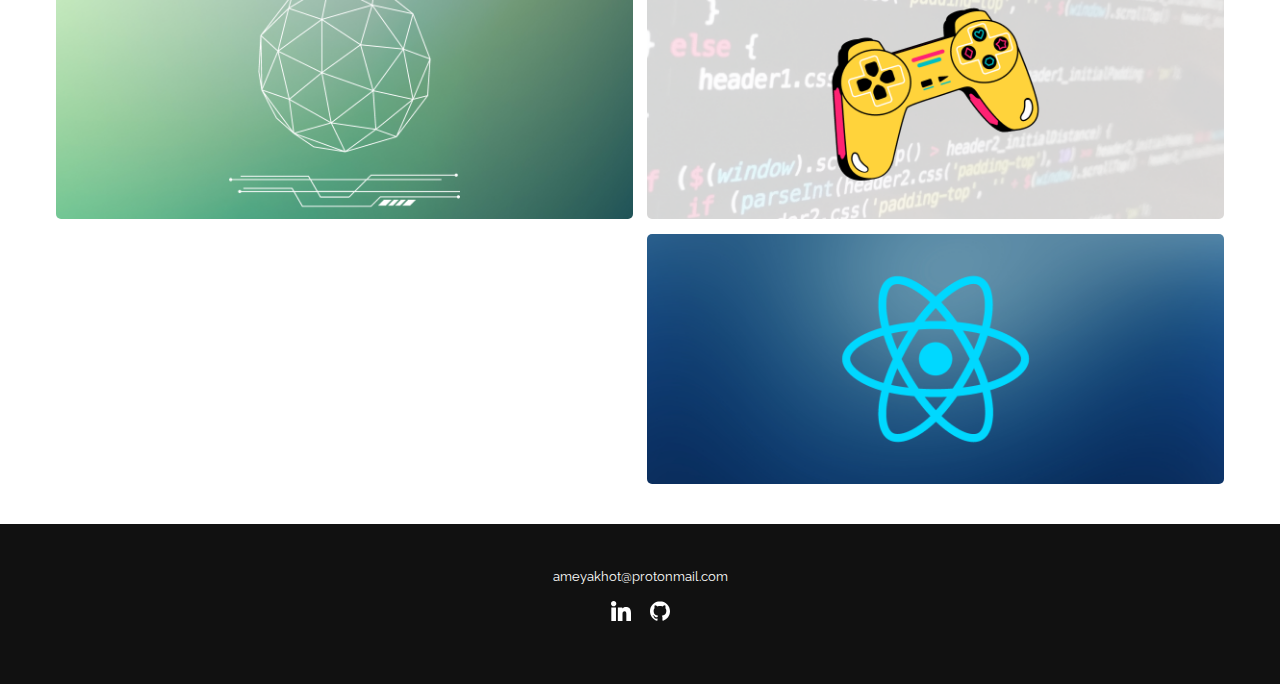
==== commit 7cf0de61: "Favicon + ENV Google Analytics" ====
--- a/src/index.html
+++ b/src/index.html
@@ -1,9 +1,9 @@
-this frontendDOCTYPE html>
 <html lang="en">
   <head>
     <meta charset="UTF-8" />
     <meta http-equiv="X-UA-Compatible" content="IE=edge" />
     <meta name="viewport" content="width=device-width, initial-scale=1.0" />
+    <meta property="og:image" content="./assets/metadata-image.jpeg" />
     <!-- Primary Meta Tags -->
     <title>Ameya Khot</title>
     <meta name="title" content="Portfolio Website" />
@@ -12,34 +12,34 @@
     <link
       rel="apple-touch-icon"
       sizes="180x180"
-      href="assets/favicon/apple-touch-icon.png"
+      href="./assets/favicon/apple-touch-icon.png"
     />
     <link
       rel="icon"
       type="image/png"
       sizes="16x16"
-      href="/assets/favicon/favicon-16x16.png"
+      href="./assets/favicon/favicon-16x16.png"
     />
     <link
       rel="icon"
       type="image/png"
       sizes="32x32"
-      href="assets/favicon/favicon-32x32.png"
+      href="./assets/favicon/favicon-32x32.png"
     />
     <link
       rel="icon"
       type="image/png"
       sizes="192x192"
-      href="assets/favicon/android-chrome-192x192.png"
+      href="./assets/favicon/android-chrome-192x192.png"
     />
     <link
       rel="icon"
       type="image/png"
       sizes="512x512"
-      href="assets/favicon/android-chrome-512x512.png"
-    />
-    <link rel="icon" type="image/x-icon" href="assets/favicon/favicon.ico" />
-    <link rel="manifest" href="assets/favicon/site.webmanifest" />
+      href="./assets/favicon/android-chrome-512x512.png"
+    />
+    <link rel="icon" type="image/x-icon" href="./assets/favicon/favicon.ico" />
+    <link rel="manifest" href="./assets/favicon/site.webmanifest" />
     <link
       rel="stylesheet"
       href="https://use.fontawesome.com/releases/v5.15.4/css/all.css"
@@ -50,6 +50,32 @@
     <link rel="stylesheet" href="css/utilities.css" />
     <link rel="stylesheet" href="css/skills-styles.css" />
   </head>
+  <!-- Google tag (gtag.js) -->
+  <script src="js/env.js"></script>
+  <script>
+    window.onload = function() {
+      const GA_KEY = env.GA_TRACKING_ID;
+
+      // Create a script element
+      const script = document.createElement('script');
+
+      // Set the src attribute dynamically with your GA tracking ID
+      script.src = `https://www.googletagmanager.com/gtag/js?id=${GA_KEY}`;
+
+      // Append the script element to the document
+      document.head.appendChild(script);
+
+      // Initialize Google Analytics after the script has loaded
+      script.onload = function() {
+        window.dataLayer = window.dataLayer || [];
+        function gtag(){dataLayer.push(arguments);}
+        gtag('js', new Date());
+        gtag('config', GA_KEY);
+        };
+      };
+    </script>
+
+
   <body>
     <header id="hero">
         <!-- Navbar -->
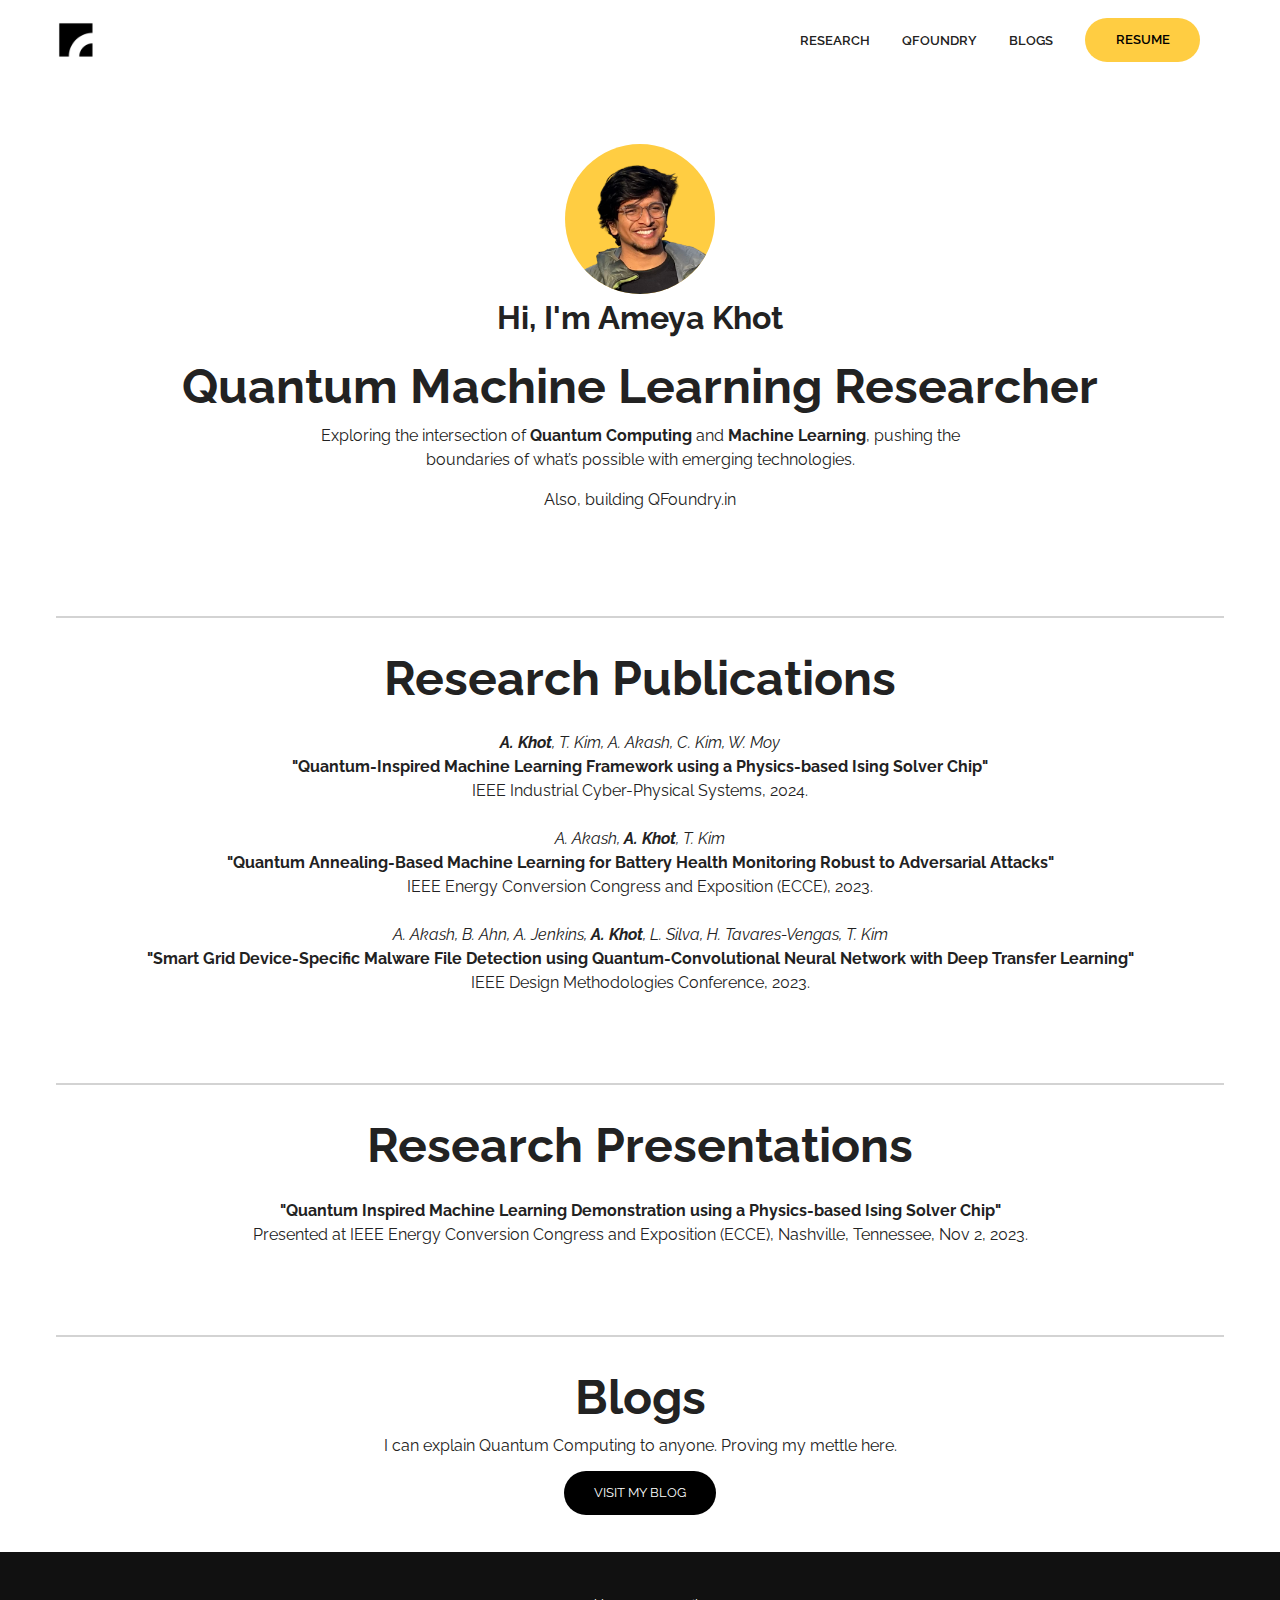
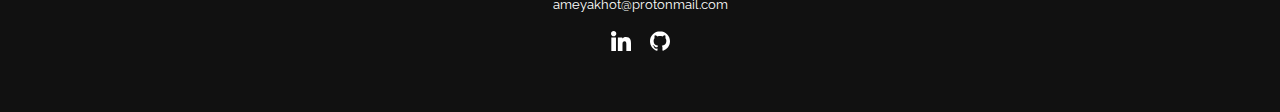
==== commit 967f235b: "research updats" ====
--- a/src/index.html
+++ b/src/index.html
@@ -1,387 +1,125 @@
+<!DOCTYPE html>
 <html lang="en">
-  <head>
-    <meta charset="UTF-8" />
+<head>
+    <meta charset="UTF-8">
     <meta http-equiv="X-UA-Compatible" content="IE=edge" />
     <meta name="viewport" content="width=device-width, initial-scale=1.0" />
     <meta property="og:image" content="./assets/metadata-image.jpeg" />
-    <!-- Primary Meta Tags -->
-    <title>Ameya Khot</title>
-    <meta name="title" content="Portfolio Website" />
-
-    <!-- Link -->
-    <link
-      rel="apple-touch-icon"
-      sizes="180x180"
-      href="./assets/favicon/apple-touch-icon.png"
-    />
-    <link
-      rel="icon"
-      type="image/png"
-      sizes="16x16"
-      href="./assets/favicon/favicon-16x16.png"
-    />
-    <link
-      rel="icon"
-      type="image/png"
-      sizes="32x32"
-      href="./assets/favicon/favicon-32x32.png"
-    />
-    <link
-      rel="icon"
-      type="image/png"
-      sizes="192x192"
-      href="./assets/favicon/android-chrome-192x192.png"
-    />
-    <link
-      rel="icon"
-      type="image/png"
-      sizes="512x512"
-      href="./assets/favicon/android-chrome-512x512.png"
-    />
-    <link rel="icon" type="image/x-icon" href="./assets/favicon/favicon.ico" />
-    <link rel="manifest" href="./assets/favicon/site.webmanifest" />
-    <link
-      rel="stylesheet"
-      href="https://use.fontawesome.com/releases/v5.15.4/css/all.css"
-      integrity="sha384-DyZ88mC6Up2uqS4h/KRgHuoeGwBcD4Ng9SiP4dIRy0EXTlnuz47vAwmeGwVChigm"
-      crossorigin="anonymous"
-    />
+    <title>Ameya Khot - Quantum ML Researcher</title>
+    <meta name="title" content="Quantum Machine Learning Researcher" />
+    
+    <!-- Links -->
     <link rel="stylesheet" href="css/style.css" />
     <link rel="stylesheet" href="css/utilities.css" />
     <link rel="stylesheet" href="css/skills-styles.css" />
-  </head>
-  <!-- Google tag (gtag.js) -->
-  <script src="js/env.js"></script>
-  <script>
-    window.onload = function() {
-      const GA_KEY = env.GA_TRACKING_ID;
+</head>
+<body>
+    <header id="hero">
+        <nav class="navbar">
+            <div class="container">
+                <h1 id="logo">
+                    <a href="#"><img src="./assets/logo.png" alt="Your Logo" /></a>
+                </h1>
+                <ul class="nav-menu">
+                    <li><a class="nav-link" href="#publications">RESEARCH</a></li>
+                    <li><a class="nav-link" href="https://qfoundry.in/">QFOUNDRY</a></li>
+                    <li><a class="nav-link" href="#blogs">BLOGS</a></li>
+                    <li>
+                        <a class="nav-link btn btn-primary" href="./assets/ameyakhot.pdf" target="_blank">RESUME</a>
+                    </li>
+                </ul>
+            </div>
+        </nav>
+        <section class="header-container">
+            <img class="profile-image" src="assets/ameyakhot_profile_no_bg.png" alt="" />
+            <h1>Hi, I'm Ameya Khot</h1>
+            <div class="content-text">
+                <h2>Quantum Machine Learning Researcher</h2>
+                <p>
+                    Exploring the intersection of <b>Quantum Computing</b> and <b>Machine Learning</b>, pushing the boundaries of what’s possible with emerging technologies.
+                </p>
+                <p>Also, building QFoundry.in</p>
+            </div>
+        </section>
+    </header>
 
-      // Create a script element
-      const script = document.createElement('script');
-
-      // Set the src attribute dynamically with your GA tracking ID
-      script.src = `https://www.googletagmanager.com/gtag/js?id=${GA_KEY}`;
-
-      // Append the script element to the document
-      document.head.appendChild(script);
-
-      // Initialize Google Analytics after the script has loaded
-      script.onload = function() {
-        window.dataLayer = window.dataLayer || [];
-        function gtag(){dataLayer.push(arguments);}
-        gtag('js', new Date());
-        gtag('config', GA_KEY);
-        };
-      };
-    </script>
-
-
-  <body>
-    <header id="hero">
-        <!-- Navbar -->
-        <nav class="navbar">
-          <div class="container">
-          <!-- Logo -->
-          <h1 id="logo">
-            <a href="#" 
-              ><img src="./assets/logo.png" alt="Your Logo"
-            /></a>
-          </h1>
-          <!-- Navbar links -->
-          <ul class="nav-menu">
-            <li><a class="nav-link" href="#skills">SKILLS</a></li>
-            <li><a class="nav-link" href="#publications">PUBLICATIONS</a></li>
-            <li><a class="nav-link" href="#projects">PROJECTS</a></li>
-            <li><a class="nav-link" target="_blank" href="./contact.html">CONTACT</a></li>
-            <li>
-              <a
-                class="nav-link btn btn-primary"
-                href="./assets/ameyakhot.pdf"
-                target="_blank"
-                >RESUME <i class="fas fa-arrow-right"></i
-              ></a>
-            </li>
-
-            <!-- Toggle switch -->
-            <div class="theme-switch">
-              <input type="checkbox" id="switch" />
-              <label class="toggle-icons" for="switch">
-                <img class="moon" src="assets/moon.svg" />
-                <img class="sun" src="assets/sun.svg" />
-              </label>
-            </div>
-
-            <!-- Hamburger menu -->
-          </ul>
-          <div class="hamburger">
-            <span class="bar"></span>
-            <span class="bar"></span>
-            <span class="bar"></span>
-          </div>
-        </div>
-      </nav>
-      <section class="header-container">
-            <img
-              class="profile-image"
-              src="assets/ameyakhot_profile_no_bg.png"
-              alt=""
-            />
-            <h1>Hi, I'm Ameya Khot</h1>
-  
-            <div class="content-text">
-              <h2>I'm a Backend Wizard</h2>
-              <h6>That's why this frontend design isn't as good!</h6>
-              <p>
-                Driving Innovation Through Scalable Backend & Deep Tech Solutions.
-              </p>
-            </div>
-            <a
-              href="./contact.html"
-              class="btn btn-secondary"
-              target="_blank"
-              >Connect With Me</a
-            >
-      </section>
-    </header>
-    
-    <!-- skills section -->
-      <section id="skills" class="skills-section container">
-        <div class="new-division"></div>
-        <div class="container">
-          <h2 class="section-title">Skills</h2>
-          <div class="skills-grid">
-
-            <!-- DSA Card -->
-            <div class="skill-card">
-              <div class="skill-icon" >
-                <img src="./assets/skills-icons/algorithm.png" style="width:60px; height: 60px;"/>
-              </div>
-              <h3 class="skill-title">Data Structures & Algorithms</h3>
-              <div class="skill-description" style="text-align: justify; margin: 0 5%;">
-                Crafting efficient solutions, maintaining clean, scalable code, and systematically solving complex problems. 
-                These skills drive my contributions to robust, high-performance software systems.
-              </div>
-            </div>
-
-            <!-- Programming Languages -->
-            <div class="skill-card">
-              <div class="skill-icon">
-                <img src="./assets/skills-icons/pl.png" style="width:60px; height: 60px;"/>
-              </div>
-              <h3 class="skill-title">Programming Languages</h3>
-              <div class="skill-description" style="text-align: justify; margin: 0 5%;">
-                I excel in <strong>Python, Java, and JavaScript</strong>, powering robust backend solutions, game development, machine learning, and frontend development. 
-                My Python skills extend to building efficient and reliable solutions for server-side development.
-              </div>
-            </div>
-
-             <!-- Programming Languages -->
-             <div class="skill-card">
-              <div class="skill-icon">
-                <img src="./assets/skills-icons/web.png" style="width:60px; height: 60px;"/>
-              </div>
-              <h3 class="skill-title">Web Technologies</h3>
-              <div class="skill-description" style="text-align: justify; margin: 0 5%;">
-                Highly skilled in developing robust and scalable backend solutions using Spring, Spring Boot, Hibernate, Django, Flask, FastAPI, REST API, and gRPC. 
-                Experienced in crafting efficient and reliable server-side systems.
-              </div>
-            </div>
-
-              <!-- Architectural Patterns -->
-              <div class="skill-card">
-                <div class="skill-icon" >
-                  <img src="./assets/skills-icons/patterns.png" style="width:60px; height: 60px;"/>
-                </div>
-                <h3 class="skill-title">Architectural Patterns</h3>
-                <div class="skill-description" style="text-align: justify; margin: 0 5%;">
-                  Skilled in building scalable code using MVC and Client-Server architecture. Experienced in microservices and exploring serverless design.
-                </div>
-              </div>
-  
-              <!-- Communication between components -->
-              <div class="skill-card">
-                <div class="skill-icon">
-                  <img src="./assets/skills-icons/pipeline.png" style="width:60px; height: 60px;"/>
-                </div>
-                <h3 class="skill-title">Inter-Component Communication</h3>
-                <div class="skill-description" style="text-align: justify; margin: 0 5%;">
-                  Implementing efficient message broker systems, enhancing data flow, and ensuring asynchronous communication for real-time processing. Experience with <strong>Apache Kafka</strong> and exploring <strong>RabbitMQ</strong>. 
-                </div>
-              </div>
-  
-                <!-- API Gateway -->
-                <div class="skill-card">
-                <div class="skill-icon">
-                  <img src="./assets/skills-icons/gateway.png" style="width:60px; height: 60px;"/>
-                </div>
-                <h3 class="skill-title">API Gateway & Security</h3>
-                <div class="skill-description" style="text-align: justify; margin: 0 5%;">
-                  Skilled in NGINX for reverse proxy and load balancing. Exploring Netflix Zuul for advanced architecture. Experienced in JWT for security, eager for OAuth in authentication.
-                </div>
-              </div>
-
-              <!-- Security -->
-              <div class="skill-card">
-                <div class="skill-icon">
-                  <img src="./assets/skills-icons/cloud.png" style="width:60px; height: 60px;"/>
-                </div>
-                <h3 class="skill-title">Cloud Technology & Containerisation</h3>
-                <div class="skill-description" style="text-align: justify; margin: 0 5%;">
-                  Skilled in AWS services like EC2, S3, RDS, SQS, and Elastic Beanstalk. Actively expanding expertise with Amazon Kinesis for real-time data handling and building Lambda applications. Proficient in Docker and currently exploring Kubernetes.
-                </div>
-              </div>
-
-              <!-- API Gateway -->
-              <div class="skill-card">
-                <div class="skill-icon">
-                  <img src="./assets/skills-icons/performace.png" style="width:60px; height: 60px;"/>
-                </div>
-                <h3 class="skill-title">Resistance & Fault Tolerant Code</h3>
-                <div class="skill-description" style="text-align: justify; margin: 0 5%;">
-                  Skilled at quickly learning and implementing techniques to handle system failures, such as circuit breakers, fallback plans, and disaster recovery as the utility demands.
-                </div>
-              </div>
-          </div>
-        </div>
-      </section>
-      
-
-      <!-- Publications -->
-      <section id="publications" class="about-container container">
+    <!-- Research Publications Section -->
+    <section id="publications" class="about-container container">
         <div class="new-division"></div>
         <div class="content-text">
-          <h2>Publications</h2>
-          <br/>
-          <ul>
-            <li>
-              <i>A. Akash, <strong>A. Khot</strong>, T. Kim</i>, 
-              <br/>
-              "<u>Quantum Annealing-Based Machine Learning for Battery Health Monitoring Robust to Adversarial Attacks</u>", 
-              <br/>
-              IEEE Energy Conversion Congress and Exposition (ECCE) 2023, Nashville, Tennessee, <strong>Accepted</strong>.
-              <section class="paper-summary">
-                <h4 style="margin-top: 5px; ">Summary:</h4>
-                <p style="text-align: justify;">
-                  This paper tackles cybersecurity challenges in battery health monitoring systems within networked environments. It introduces an adversarial attack on such systems and puts forth a Quantum Boost (QBoost)-based algorithm, expertly trained on the D-Wave Quantum Annealing (QA) processor, to effectively counteract these cyber threats. The QBoost methodology exhibits remarkable resilience against adversarial attacks when juxtaposed with the Random Forest (RF)-based approach, while RF excels in standard operational scenarios. Furthermore, comprehensive optimization details of the QBoost algorithm are elaborated upon in the complete paper.
-                </p>
-              </section>
-            </li>
-          
-            <br />
-          
-            <li>
-              <i>A. Akash, B. Ahn, A. Jenkins, <strong>A. Khot</strong>, L. Silva, H. Tavares-Vengas, T. Kim,</i> 
-              <br/>"<u>Smart Grid Device-Specific Malware File Detection using Quantum-Convolutional Neural Network with Deep Transfer Learning</u>", 
-              <br/>IEEE Design Methodologies Conference 2023, Miami, Florida, <strong>Accepted</strong>.
-              <section class="paper-summary">
-                <h4 style="margin-top: 5px; ">Summary:</h4>
-                <p style="text-align: justify;">
-                  In light of growing cybersecurity concerns surrounding smart grid devices, this paper presents an innovative cloud-based solution for detecting malware. This system leverages advanced technology, including a quantum-convolutional neural network (QCNN) with deep transfer learning (DTL), to effectively identify malware in various smart grid devices. The implementation on the IBM Watson Studio platform, powered by IBM Quantum processing, demonstrates significant improvements in detecting malicious files when compared to traditional CNN methods.
-                </p>
-              </section>
-            </li>
-          </ul>
-          
+            <h2>Research Publications</h2>
+            <br/>
+            <ul>
+                <li>
+                    <i><b>A. Khot</b>, T. Kim, A. Akash, C. Kim, W. Moy</i>
+                    <br/>
+                    <b>"Quantum-Inspired Machine Learning Framework using a Physics-based Ising Solver Chip"</b>
+                    <br/>
+                    IEEE Industrial Cyber-Physical Systems, 2024.
+                </li>
+                <br/>
+                <li>
+                    <i>A. Akash, <b>A. Khot</b>, T. Kim</i>
+                    <br/>
+                    <b>"Quantum Annealing-Based Machine Learning for Battery Health Monitoring Robust to Adversarial Attacks"</b>
+                    <br/>
+                    IEEE Energy Conversion Congress and Exposition (ECCE), 2023.
+                </li>
+                <br/>
+                <li>
+                    <i>A. Akash, B. Ahn, A. Jenkins, <b>A. Khot</b>, L. Silva, H. Tavares-Vengas, T. Kim</i>
+                    <br/>
+                    <b>"Smart Grid Device-Specific Malware File Detection using Quantum-Convolutional Neural Network with Deep Transfer Learning"</b>
+                    <br/>
+                    IEEE Design Methodologies Conference, 2023.
+                </li>
+            </ul>
         </div>
-      </section>
-      
-
-    <!-- Projects -->
-    <section id="projects" class="project-container container">
-      <div class="new-division"></div>
-      <div class="content-text">
-        <h2>Projects</h2>
-        <p>Check out some of my personal and paid projects</p>
-      </div>
-
-    <!-- Popup container initially hidden -->
-      <div id="popup" style="display: none;"></div>
-
-      <article class="project">
-        <!-- Project 1 ML/DS-->
-        <div href="" class="card" id="mlds-card" onclick="openPopup('Data Science, Machine Learning & Deep Learning', 'Discover a diverse world of data science and machine learning all in one place! From predicting bulldozer prices to advanced classification using CNNs, ANNs, and GANs, this folder offers hands-on experience in data-driven decision-making. Dive in now!', 'https://github.com/ameyakhot/DataScience-MachineLearning')">
-          <div class="project-info">
-            <div class="project-bio">
-              <h3>Data Science, Machine Learning & Deep Learning</h3>
-              <p>CNN, ANN, GANs, Data Science experiments</p>
-            </div>
-            <div class="project-link">
-              <a href="https://github.com/ameyakhot/DataScience-MachineLearning" target="_blank"><i class="fab fa-github"></i></a>
-            </div>
-          </div>
+    </section>
+    
+    <!-- Research Presentations Section -->
+    <section id="presentations" class="presentations-container container">
+        <div class="new-division"></div>
+        <div class="content-text">
+            <h2>Research Presentations</h2>
+            <br/>
+            <ul>
+                <li>
+                    <b>"Quantum Inspired Machine Learning Demonstration using a Physics-based Ising Solver Chip"</b>
+                    <br/>
+                    Presented at IEEE Energy Conversion Congress and Exposition (ECCE), Nashville, Tennessee, Nov 2, 2023.
+                </li>
+            </ul>
         </div>
-        
-        <div href="" class="card" onclick="openPopup('Game Development', 'Embark on game development with this dynamic folder! From a thrilling 2D game in PyGame to other engaging projects, it\'s your gateway to game creation. Ideal for all skill levels, these projects offer a chance to boost your skills. Start your PyGame journey today!', 'https://github.com/ameyakhot/Space-Invaders-2D-Game')">
-          <div class="project-info">
-            <div class="project-bio">
-              <h3>Game Development</h3>
-              <p>PyGame</p>
-            </div>
-            <div class="project-link">
-              <a href="https://github.com/ameyakhot/Space-Invaders-2D-Game" target="_blank"><i class="fab fa-github"></i></a>
-            </div>
-          </div>
+    </section>
+    
+    <!-- Blog Section -->
+    <section id="blogs" class="blogs-container container">
+        <div class="new-division"></div>
+        <div class="content-text">
+            <h2>Blogs</h2>
+            <p>
+                I can explain Quantum Computing to anyone. Proving my mettle here.
+            </p>
+            <a href="https://medium.com/@ameyakhot18" class="btn btn-secondary" target="_blank">Visit My Blog</a>
         </div>
-        
-        <div href="" class="card" onclick="openPopup('Full Stack Applications', 'Discover a world of full-stack wizardry! Dive into projects spanning Python, Java, Node.js, React, and the robust databases MongoDB and PostgreSQL. These projects are a treasure trove for full-stack enthusiasts, offering hands-on experience with a rich stack of technologies. Unleash your full-stack potential today!', 'https://github.com/ameyakhot/full-stack')">
-          <div class="project-info">
-            <div class="project-bio">
-              <h3>Full Stack Applications</h3>
-              <p>Python, Java, Node.js, React, MongoDB, PostgresQL</p>
-            </div>
-            <div class="project-link">
-              <a href="https://github.com/ameyakhot/full-stack" target="_blank"><i class="fab fa-github"></i></a>
-            </div>
-          </div>
-        </div>
-        
-        <div href="" class="card" onclick="openPopup('React Projects', 'Step into React-land with these fun and quirky projects. Join me on my lighthearted journey as I tinker with React and learn along the way. Expect a few chuckles and code quirks!', 'https://github.com/ameyakhot/react-trials')">
-          <div class="project-info">
-            <div class="project-bio">
-              <h3>React Projects</h3>
-              <p>Javascipt Frontend Trials</p>
-            </div>
-            <div class="project-link">
-              <a href="https://github.com/ameyakhot/react-trials" target="_blank"><i class="fab fa-github"></i></a>
-            </div>
-          </div>
-        </div>
-      </article>
-
-      
-
-      <!-- see more button -->
-      <!-- <a href="#" class="btn btn-secondary"
-        target="_blank" >See More <i class="fas fa-arrow-right"></i
-      ></a> -->
     </section>
-
+    
     <!-- Footer -->
     <footer id="footer">
-      <div class="container">
-        <div class="mail-container">  
-          <a href="mailto:ameyakhot@protonmail.com">ameyakhot@protonmail.com</a>
+        <div class="container">
+            <div class="mail-container">
+                <a href="mailto:ameyakhot@protonmail.com">ameyakhot@protonmail.com</a>
+            </div>
+            <div class="social">
+                <a href="https://www.linkedin.com/in/ameyakhot/" target="_blank">
+                    <img src="./assets/linkedin-icon.svg" alt="Linkedin" />
+                </a>
+                <a href="https://github.com/ameyakhot" target="_blank">
+                    <img src="./assets/github-icon.svg" alt="GitHub" />
+                </a>
+            </div>
         </div>
-        <!-- Social links -->
-        <div class="social">
-          <a href="https://www.linkedin.com/in/ameyakhot/" target="_blank">
-            <img src="./assets/linkedin-icon.svg" alt="Linkedin"/>
-          </a>
-          <a href="https://github.com/ameyakhot" target="_blank"><img src="./assets/github-icon.svg" alt="GitHub" /></a>
-        </div>
-
-        <!-- Attribution -->
-        <div class="attribution">
-          <a
-            href="https://github.com/CommunityPro/portfolio-html"
-            target="_blank"
-            rel="noopener noreferrer"
-          >
-          </a>
-        </div>
-        <!-- <p>Copyright &copy; Communitypro <span id="datee"></span>, All rights reserved</p> -->
-      </div>
     </footer>
-    <script src="js/script.js"></script>
-  </body>
-</html>
+</body>
+</html>--- a/src/css/style.css
+++ b/src/css/style.css
@@ -436,13 +436,22 @@
   }
 
   .card {
-    max-width: 90%; /* Adjusted size for mobile screens */
-    margin: 20px auto; /* Center the card horizontally with top and bottom margin */
-  }
-
+    max-width: 100%; /* Adjusted size for mobile screens */
+    margin: 20px; /* Center the card horizontally with top and bottom margin */
+    overflow: hidden; 
+  }
 
   #project-summary {
     font-size: 12px !important; /* Change this to your desired font size */
   }
-}
-
+
+  .card {
+    box-shadow: none; /* Remove shadow on mobile screens */
+  }
+
+  .project-info{
+    display: none;
+  }
+
+}
+
--- a/src/css/utilities.css
+++ b/src/css/utilities.css
@@ -131,8 +131,6 @@
 .card:hover .project-info {
   opacity: 1;
 }
-
-
 
 .popup-card-summary {
   background-color: whitesmoke; 
